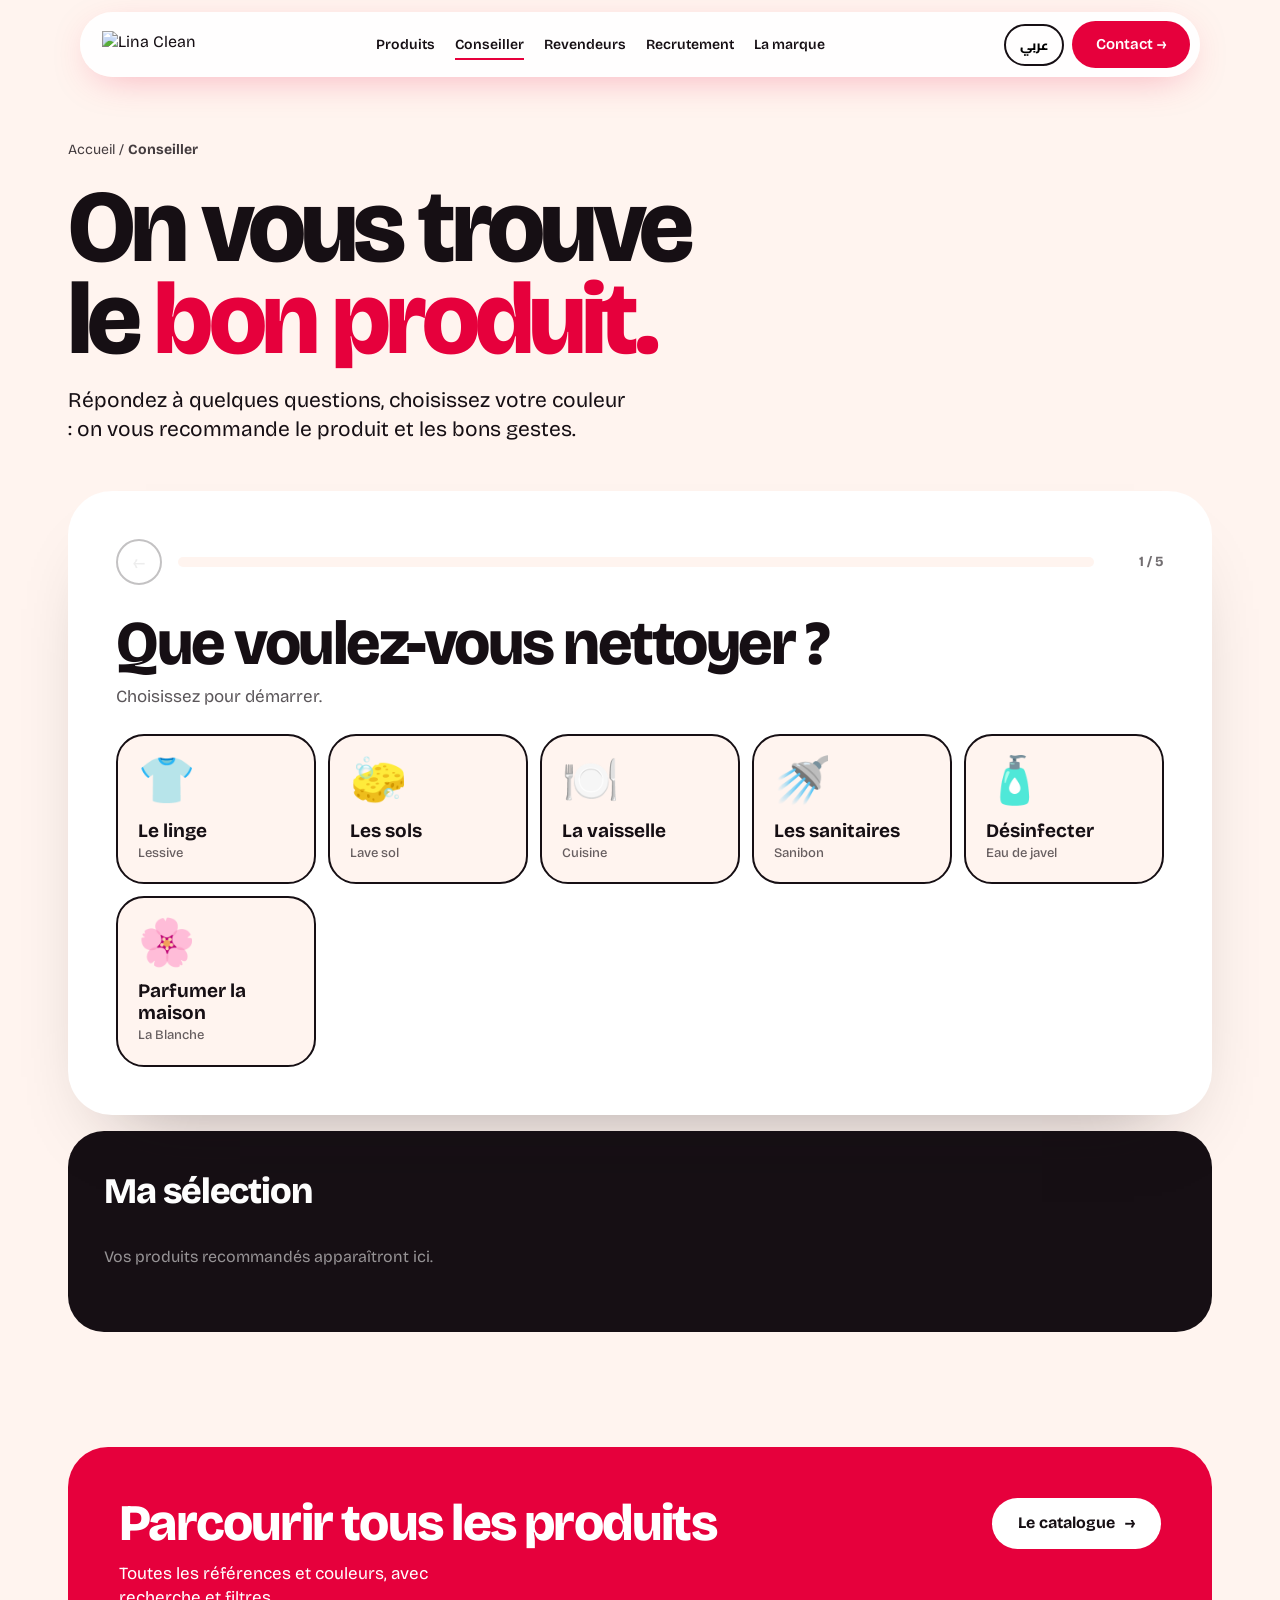
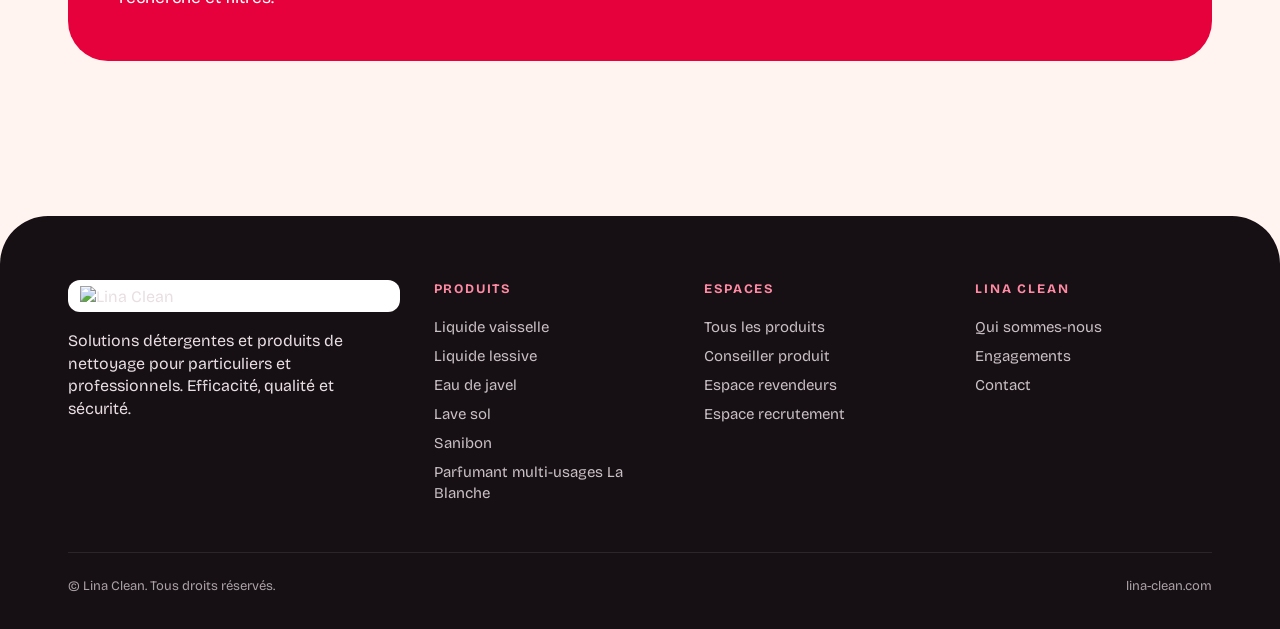
==== assistant.html @ 65a9e4ba "Conseiller interactif, catalogue, traduction arabe complète" ====
<!DOCTYPE html>
<html lang="fr"><head><meta charset="utf-8"><meta name="viewport" content="width=device-width, initial-scale=1, viewport-fit=cover"><link rel="preconnect" href="https://fonts.googleapis.com"><link rel="preconnect" href="https://fonts.gstatic.com" crossorigin><link href="https://fonts.googleapis.com/css2?family=Bricolage+Grotesque:opsz,wght@12..96,400;12..96,600;12..96,800&family=Cairo:wght@400;600;800;900&display=swap" rel="stylesheet"><link rel="stylesheet" href="style.css">
<title data-ar="المستشار — لينا كلين">Conseiller produit — Lina Clean</title>
<meta name="description" content="Répondez à quelques questions : le conseiller Lina Clean vous recommande le bon produit, la bonne couleur et les bons gestes.">
</head><body>
<div id="hdr"></div>
<main>
<section class="ahero"><div class="bubbles" data-n="14"></div><div class="wrap">
 <nav class="crumb"><a href="index.html" data-ar="الرئيسية">Accueil</a> / <b data-ar="المستشار">Conseiller</b></nav>
 <h1 data-ar="نختار لكم <em>المنتج المناسب.</em>">On vous trouve<br>le <em>bon produit.</em></h1>
 <p class="lead" data-ar="أجيبوا عن بضعة أسئلة، اختاروا لونكم، وسنقترح عليكم المنتج والنصائح المناسبة.">Répondez à quelques questions, choisissez votre couleur : on vous recommande le produit et les bons gestes.</p>
</div></section>

<section style="padding-top:20px"><div class="wrap">
 <div class="wiz" id="wiz">
  <div class="wtop"><button class="wback" id="wback" aria-label="Retour" disabled>←</button><div class="wbar"><i id="wbar"></i></div><div class="wcount" id="wcount"></div></div>
  <div id="stage"></div>
 </div>
 <div class="mysel rv" id="mysel"></div>
</div></section>

<section style="padding-top:0"><div class="wrap"><a class="esp red" href="produits.html" style="min-height:0;flex-direction:row;align-items:center;justify-content:space-between;gap:20px;flex-wrap:wrap"><div><h3 style="font-size:clamp(28px,4vw,52px)" data-ar="تصفّحوا كل المنتجات">Parcourir tous les produits</h3><p data-ar="كل المراجع والألوان مع البحث والتصفية.">Toutes les références et couleurs, avec recherche et filtres.</p></div><span class="lk" style="margin:0"><span data-ar="الكتالوج">Le catalogue</span> →</span></a></div></section>
</main>
<div id="ftr"></div>
<script src="data.js"></script><script src="app.js"></script>
<script>
const P=PRODUCTS;
const ARR=()=>L('→','←');
// ---------- flow ----------
const FLOW={
 start:{q:['Que voulez-vous nettoyer ?','ماذا تريدون تنظيفه؟'],sub:['Choisissez pour démarrer.','اختاروا للبدء.'],key:'goal',opts:[
  {v:'linge',em:'👕',t:['Le linge','الملابس'],s:['Lessive','غسيل'],next:'linge_type'},
  {v:'sols',em:'🧽',t:['Les sols','الأرضيات'],s:['Lave sol','منظّف الأرضيات'],next:'sol_type'},
  {v:'vaisselle',em:'🍽️',t:['La vaisselle','الأواني'],s:['Cuisine','مطبخ'],next:'vais_use'},
  {v:'sanitaires',em:'🚿',t:['Les sanitaires','الحمّام'],s:['Sanibon','سانيبون'],next:'sani_color'},
  {v:'desinfecter',em:'🧴',t:['Désinfecter','التعقيم'],s:['Eau de javel','ماء جافيل'],next:'javel_use'},
  {v:'parfumer',em:'🌸',t:['Parfumer la maison','تعطير البيت'],s:['La Blanche','لا بلانش'],next:'result'}]},
 linge_type:{q:['De quelle couleur est votre linge ?','ما لون ملابسكم؟'],sub:['Touchez la couleur qui correspond le mieux à votre panier.','اختاروا اللون الأقرب لسلّة غسيلكم.'],key:'linge',opts:[
  {v:'blancs',bg:'#ffffff',t:['Blancs','بيضاء'],next:'linge_mode'},
  {v:'couleurs',bg:'conic-gradient(#ff5d73,#ffd166,#4dd0e1,#a78bfa,#ff5d73)',t:['Couleurs','ملوّنة'],next:'linge_mode'},
  {v:'fonces',bg:'#1b1b2f',t:['Foncés','داكنة'],next:'linge_mode'},
  {v:'delicats',bg:'#f3d3e6',t:['Délicats','حسّاسة'],s:['Soie, laine…','حرير، صوف…'],next:'linge_mode'},
  {v:'mixte',bg:'linear-gradient(90deg,#fff 50%,#1b1b2f 50%)',t:['Un peu de tout','خليط'],next:'linge_mode'}],sw:true},
 linge_mode:{q:['Comment lavez-vous ?','كيف تغسلون؟'],key:'mode',opts:[
  {v:'machine',em:'🫧',t:['En machine','بالآلة'],next:'linge_soil'},
  {v:'main',em:'🖐️',t:['À la main','باليد'],next:'linge_soil'}]},
 linge_soil:{q:['Quel niveau de salissure ?','ما درجة الاتساخ؟'],key:'soil',opts:[
  {v:'leger',em:'💧',t:['Léger','خفيف'],s:['Linge du quotidien','ملابس يومية'],next:'result'},
  {v:'moyen',em:'💧💧',t:['Moyen','متوسط'],s:['Un peu porté','مستعمل قليلا'],next:'result'},
  {v:'fort',em:'💧💧💧',t:['Fort','شديد'],s:['Taches, travail','بقع، عمل'],next:'result'}]},
 sol_type:{q:['Quel type de sol ?','ما نوع الأرضية؟'],key:'sol',opts:[
  {v:'carrelage',em:'🔲',t:['Carrelage','بلاط'],next:'sol_color'},
  {v:'marbre',em:'🏛️',t:['Marbre / granito','رخام / غرانيتو'],next:'sol_color'},
  {v:'parquet',em:'🪵',t:['Parquet / stratifié','باركي / لامينات'],next:'sol_color'},
  {v:'autre',em:'🏠',t:['Autre','آخر'],next:'sol_color'}]},
 sol_color:{q:['Choisissez votre couleur','اختاروا لونكم'],sub:['Le flacon change de couleur en direct sur le résultat.','ستتغيّر ألوان القارورة مباشرة في النتيجة.'],key:'color',from:'lavesol',next:'result'},
 vais_use:{q:['Pour quel usage ?','لأي استعمال؟'],key:'use',opts:[
  {v:'maison',em:'🏠',t:['À la maison','في البيت'],next:'result'},
  {v:'pro',em:'🍴',t:['Restauration / pro','مطاعم / محترفون'],next:'result'}]},
 sani_color:{q:['Choisissez votre couleur','اختاروا لونكم'],sub:['Trois senteurs disponibles.','ثلاث روائح متوفرة.'],key:'color',from:'sanibon',next:'result'},
 javel_use:{q:['Que voulez-vous désinfecter ?','ماذا تريدون تعقيمه؟'],key:'jv',opts:[
  {v:'surfaces',em:'🧹',t:['Surfaces & sols','الأسطح والأرضيات'],next:'result'},
  {v:'sanitaires',em:'🚽',t:['Sanitaires','الحمّامات'],next:'result'},
  {v:'cuisine',em:'🍳',t:['Cuisine & plans de travail','المطبخ وأسطح العمل'],next:'result'}]}
};
const TOT={linge:5,sols:4,vaisselle:3,sanitaires:3,desinfecter:3,parfumer:2};
const REL={linge:['blanche','lavesol'],sols:['blanche','sanibon'],vaisselle:['lessive','javel'],sanitaires:['javel','lavesol'],desinfecter:['sanibon','lavesol'],parfumer:['lavesol','lessive']};
const LG={blancs:['Blancs','بيضاء'],couleurs:['Couleurs','ملوّنة'],fonces:['Foncés','داكنة'],delicats:['Délicats','حسّاسة'],mixte:['Mixte','خليط']};
const SW={blancs:'#ffffff',couleurs:'conic-gradient(#ff5d73,#ffd166,#4dd0e1,#a78bfa,#ff5d73)',fonces:'#1b1b2f',delicats:'#f3d3e6',mixte:'linear-gradient(90deg,#fff 50%,#1b1b2f 50%)'};
let cur='start',path=[],ans={},sel=[];
try{sel=JSON.parse(localStorage.getItem('lc_sel')||'[]')}catch(e){}
const stage=document.getElementById('stage');
const T2=a=>L(a[0],a[1]);

function tips(){
 const g=ans.goal,t=[];
 if(g==='linge'){
  ({blancs:[['Lavez les blancs séparément des couleurs.','اغسلوا الأبيض بمعزل عن الملوّن.']],
    couleurs:[['Séparez les couleurs vives et évitez les hautes températures pour préserver l\'éclat.','افصلوا الألوان الزاهية وتجنّبوا الحرارة العالية للحفاظ على بريقها.']],
    fonces:[['Retournez les vêtements foncés avant lavage pour préserver la couleur.','اقلبوا الملابس الداكنة قبل الغسيل للحفاظ على لونها.']],
    delicats:[['Choisissez un cycle délicat à basse température et vérifiez l\'étiquette d\'entretien.','اختاروا برنامجا لطيفا بحرارة منخفضة وراجعوا ملصقة العناية.']],
    mixte:[['Triez votre linge par couleur pour de meilleurs résultats.','رتّبوا الغسيل حسب اللون لنتيجة أفضل.']]})[ans.linge].forEach(x=>t.push(x));
  if(ans.mode==='machine')t.push(['Versez la lessive dans le bac ou le tambour, en respectant la dose indiquée sur l\'emballage.','صبّوا المنظّف في الحجرة أو الحوض مع احترام الجرعة المدوّنة على العبوة.']);
  else t.push(['À la main : diluez la lessive dans l\'eau avant d\'y plonger le linge, puis rincez bien.','باليد: خفّفوا المنظّف في الماء قبل غمر الملابس ثم اشطفوا جيدا.']);
  if(ans.soil==='fort')t.push(['Linge très sale : ajustez la dose selon l\'emballage et n\'hésitez pas à laisser tremper.','ملابس شديدة الاتساخ: عدّلوا الجرعة حسب العبوة ولا مانع من النقع.']);
  if(ans.soil==='leger')t.push(['Linge peu sale : une dose modérée suffit, rincez à l\'eau claire.','ملابس قليلة الاتساخ: جرعة معتدلة تكفي مع شطف بالماء.']);
 }
 if(g==='sols'){
  t.push(['Diluez une dose dans un seau d\'eau, puis lavez avec une serpillière.','خفّفوا جرعة في دلو ماء ثم امسحوا بالممسحة.']);
  if(ans.sol==='marbre'||ans.sol==='autre')t.push(['Sur les revêtements délicats, testez d\'abord sur une zone discrète.','على الأرضيات الحسّاسة جرّبوه أولا على مكان غير ظاهر.']);
  if(ans.sol==='parquet')t.push(['Sur parquet ou stratifié, utilisez une serpillière bien essorée, sans excès d\'eau, et testez sur une zone discrète.','على الباركي أو اللامينات استعملوا ممسحة معصورة جيدا دون إفراط في الماء وجرّبوه أولا على مكان غير ظاهر.']);
  if(ans.sol==='carrelage')t.push(['Sur carrelage, laissez sécher à l\'air, un rinçage n\'est généralement pas nécessaire.','على البلاط اتركوه يجفّ في الهواء ولا حاجة للشطف غالبا.']);
 }
 if(g==='vaisselle'){t.push(['Une petite quantité sur une éponge humide suffit, puis rincez abondamment.','كمية صغيرة على إسفنجة مبلّلة تكفي ثم اشطفوا جيدا.']);
  if(ans.use==='pro')t.push(['Pour un usage professionnel, contactez-nous : nous vous orienterons vers les formats adaptés.','للاستعمال المهني تواصلوا معنا وسنوجّهكم نحو العبوات المناسبة.']);}
 if(g==='sanitaires'){t.push(['Appliquez, laissez agir quelques minutes, frottez puis rincez.','ضعوه واتركوه دقائق ثم افركوا واشطفوا.']);
  t.push(['Portez des gants, aérez, et ne mélangez jamais avec de l\'eau de javel.','ارتدوا القفازات وهوّوا المكان ولا تخلطوه أبدا بماء جافيل.']);}
 if(g==='desinfecter'){t.push(['Diluez dans l\'eau, laissez agir quelques minutes, puis rincez abondamment.','خفّفوه بالماء واتركوه دقائق ثم اشطفوا جيدا.']);
  t.push(['Ne jamais mélanger avec un autre produit (détartrant, acide, ammoniaque).','لا تخلطوه أبدا بمنتج آخر (مزيل الكلس، حمض، أمونياك).']);
  if(ans.jv==='cuisine')t.push(['Rincez soigneusement les surfaces en contact avec les aliments.','اشطفوا جيدا الأسطح التي تلامس الطعام.']);
  if(ans.jv==='surfaces')t.push(['Aérez la pièce et portez des gants.','هوّوا المكان وارتدوا القفازات.']);}
 if(g==='parfumer'){t.push(['Utilisez selon les indications de l\'emballage, puis aérez pour profiter de la senteur.','استعملوه حسب إرشادات العبوة ثم هوّوا المكان لتستمتعوا بالرائحة.']);}
 return t;
}
function resolve(){
 const g=ans.goal;const slug={linge:'lessive',sols:'lavesol',vaisselle:'vaisselle',sanitaires:'sanibon',desinfecter:'javel',parfumer:'blanche'}[g];
 const p=P[slug];let vi=(g==='sols'||g==='sanitaires')?(ans.color||0):null;
 const why=[];
 if(g==='linge'){why.push({t:LG[ans.linge],sw:SW[ans.linge]});why.push({t:ans.mode==='machine'?['En machine','بالآلة']:['À la main','باليد']});why.push({t:{leger:['Salissure légère','اتساخ خفيف'],moyen:['Salissure moyenne','اتساخ متوسط'],fort:['Salissure forte','اتساخ شديد']}[ans.soil]});}
 if(g==='sols'){why.push({t:{carrelage:['Carrelage','بلاط'],marbre:['Marbre / granito','رخام / غرانيتو'],parquet:['Parquet / stratifié','باركي / لامينات'],autre:['Autre sol','أرضية أخرى']}[ans.sol]});}
 if(g==='vaisselle')why.push({t:ans.use==='pro'?['Usage pro','استعمال مهني']:['Usage maison','استعمال منزلي']});
 if(g==='desinfecter')why.push({t:{surfaces:['Surfaces & sols','أسطح وأرضيات'],sanitaires:['Sanitaires','حمّامات'],cuisine:['Cuisine','مطبخ']}[ans.jv]});
 if(g==='sanitaires')why.push({t:['Sanitaires','حمّامات']});
 if(g==='parfumer')why.push({t:['Senteur fleurs blanches','رائحة الزهور البيضاء']});
 if(vi!==null){const v=p.variants[vi];why.push({t:[v.n,v.nAr],sw:v.c})}
 return{slug,p,vi,why,tips:tips()};
}
// ---------- render ----------
function bar(){const tot=TOT[ans.goal]||5;const n=path.length+1;
 document.getElementById('wbar').style.width=(cur==='result'?100:Math.round(path.length/tot*100))+'%';
 document.getElementById('wcount').textContent=cur==='result'?'✓':n+' / '+tot;
 document.getElementById('wback').disabled=!path.length}
function render(){
 bar();
 if(cur==='result')return renderResult();
 const s=FLOW[cur];let opts;
 if(s.from){opts=P[s.from].variants.map((v,i)=>({v:i,bg:v.c,t:[v.n,v.nAr],next:s.next}));}
 else opts=s.opts;
 const sw=s.sw||s.from;
 stage.innerHTML='<div class="slide-in"><h2 class="wq">'+T2(s.q)+'</h2>'+(s.sub?'<p class="wsub">'+T2(s.sub)+'</p>':'<p class="wsub"></p>')+'<div class="opts">'+opts.map((o,i)=>'<button class="opt'+(sw?' sw':'')+'" data-i="'+i+'">'+(sw?'<span class="dot" style="background:'+o.bg+'"></span>':'<span class="em">'+o.em+'</span>')+'<span>'+T2(o.t)+(o.s?'<small>'+T2(o.s)+'</small>':'')+'</span></button>').join('')+'</div></div>';
 stage.querySelectorAll('.opt').forEach(b=>b.onclick=()=>{const o=opts[+b.dataset.i];ans[s.key]=o.v;path.push(cur);cur=o.next;render();wizTop()});
}
function wizTop(){const r=document.getElementById('wiz').getBoundingClientRect();if(r.top<0)scrollTo({top:scrollY+r.top-90,behavior:'smooth'})}
function renderResult(){
 const r=resolve();const p=r.p;let vi=r.vi;
 const col=()=>vi!==null?p.variants[vi].c:p.liq;
 const bg=()=>vi!==null?p.variants[vi].bg:p.bg;
 const inSel=()=>sel.some(x=>x.s===p.slug&&x.v===vi);
 stage.innerHTML='<div class="slide-in res"><div class="rstage" id="rstage" style="--rbg:'+bg()+'"><div class="bubbles" data-n="10"></div>'+bottle(col())+'<img class="rthumb" src="'+p.img+'" alt=""><span class="rmatch">🎯 '+L('Le bon choix','الاختيار المناسب')+'</span></div>'+
 '<div class="rinfo"><span class="rtag">'+L('Notre recommandation','توصيتنا')+'</span><h3>'+L(p.name,p.ar)+'</h3><p class="rs">'+L(p.short,p.shortAr)+'</p>'+
 '<div class="why">'+r.why.map(w=>'<span>'+(w.sw?'<i class="sd" style="background:'+w.sw+'"></i>':IC.check)+T2(w.t)+'</span>').join('')+'</div>'+
 (p.variants?'<div class="rvar"><small>'+L('Changer de couleur','غيّروا اللون')+'</small><div class="chips" id="rv">'+p.variants.map((v,i)=>'<button class="chip'+(i===vi?' on':'')+'" data-i="'+i+'" style="--c:'+v.c+'"><i></i>'+L(v.n,v.nAr)+'</button>').join('')+'</div></div>':'')+
 '<ul class="rtips">'+r.tips.map(x=>'<li>'+IC.check+'<span>'+T2(x)+'</span></li>').join('')+'</ul>'+
 '<p class="rnote">'+L('Conseils généraux : suivez toujours l\'étiquette d\'entretien et la notice du produit.','نصائح عامة: اتبعوا دائما ملصقة العناية وإرشادات المنتج.')+'</p>'+
 '<div class="racts"><a class="pill" href="produit.html?p='+p.slug+(vi!==null?'&v='+vi:'')+'">'+IC.doc+' '+L('Fiche technique détaillée','الفيش التقني المفصّل')+'</a><button class="pill dark" id="add">'+(inSel()?'✓ '+L('Ajouté','تمت الإضافة'):'＋ '+L('Ajouter à ma sélection','أضيفوه إلى اختياري'))+'</button><button class="pill ghost" id="again">↺ '+L('Recommencer','ابدؤوا من جديد')+'</button></div></div></div>'+
 '<h3 style="font-size:clamp(24px,3vw,34px);letter-spacing:-.03em;margin-top:34px">'+L('Pour compléter votre routine','لتكملوا روتينكم')+'</h3><div class="related">'+REL[ans.goal].map(k=>'<a style="--bg:'+P[k].bg+'" href="produit.html?p='+k+'"><img src="'+P[k].img+'" alt=""><div><b>'+L(P[k].name,P[k].ar)+'</b><small>'+L('Voir la fiche','الفيش')+' '+ARR()+'</small></div></a>').join('')+'</div>';
 App.refresh();
 if(p.variants)stage.querySelectorAll('#rv button').forEach(b=>b.onclick=()=>{vi=+b.dataset.i;ans.color=vi;
  stage.querySelectorAll('#rv button').forEach(x=>x.classList.remove('on'));b.classList.add('on');
  const st=document.getElementById('rstage');st.style.setProperty('--rbg',bg());st.querySelector('svg.bt').style.setProperty('--liq',col());
  stage.querySelectorAll('.why .sd').forEach(d=>{if(d.closest('span')===[...stage.querySelectorAll('.why span')].pop())d.style.background=col()});
  document.getElementById('add').textContent=inSel()?'✓ '+L('Ajouté','تمت الإضافة'):'＋ '+L('Ajouter à ma sélection','أضيفوه إلى اختياري')});
 document.getElementById('add').onclick=function(){if(!inSel()){sel.push({s:p.slug,v:vi});save()}this.textContent='✓ '+L('Ajouté','تمت الإضافة');renderSel()};
 document.getElementById('again').onclick=()=>{cur='start';path=[];ans={};render();wizTop()};
}
document.getElementById('wback').onclick=()=>{if(!path.length)return;cur=path.pop();
 const s=FLOW[cur];if(s&&s.key)delete ans[s.key];render()};
// ---------- ma sélection ----------
function save(){try{localStorage.setItem('lc_sel',JSON.stringify(sel))}catch(e){}}
function selName(x){const p=P[x.s];return L(p.name,p.ar)+(x.v!==null&&p.variants?' — '+L(p.variants[x.v].n,p.variants[x.v].nAr):'')}
function renderSel(){
 const el=document.getElementById('mysel');
 el.innerHTML='<h3>'+L('Ma sélection','اختياري')+'</h3><ul>'+(sel.length?sel.map((x,i)=>'<li><i class="sd" style="background:'+(x.v!==null&&P[x.s].variants?P[x.s].variants[x.v].c:P[x.s].liq)+'"></i><span>'+selName(x)+'</span><button data-i="'+i+'" aria-label="x">✕</button></li>').join(''):'<li class="empty">'+L('Vos produits recommandés apparaîtront ici.','ستظهر هنا المنتجات المقترحة لكم.')+'</li>')+'</ul>'+
 (sel.length?'<div class="acts"><a class="pill" href="index.html?sel='+sel.map(x=>x.s+(x.v!==null?':'+x.v:'')).join(',')+'#contact">'+L('Demander un tarif','اطلبوا السعر')+' '+ARR()+'</a><button class="pill white" id="cps">'+L('Copier la liste','انسخوا القائمة')+'</button></div>':'');
 el.querySelectorAll('li button').forEach(b=>b.onclick=()=>{sel.splice(+b.dataset.i,1);save();renderSel()});
 const c=document.getElementById('cps');if(c)c.onclick=function(){try{navigator.clipboard.writeText(sel.map(selName).join('\n'))}catch(e){}this.textContent=L('Copié ✓','تم النسخ ✓')};
}
document.addEventListener('langchange',()=>{render();renderSel()});
render();renderSel();App.refresh();
</script></body></html>
---- style.css ----
:root{--cream:#fff4ef;--red:#e6003c;--ink:#160f14;--pink:#ffd3de;--mint:#d4f0e2;--sun:#ffe27a;--peach:#ffc9b8;--lav:#d7dcff;--f:'Bricolage Grotesque',system-ui,sans-serif}
*{box-sizing:border-box;margin:0;padding:0}
html{scroll-behavior:smooth;overflow-x:clip}
body{font-family:var(--f);background:var(--cream);color:var(--ink);overflow-x:clip;-webkit-font-smoothing:antialiased;line-height:1.4}
html[lang=ar] body{font-family:'Cairo',var(--f)}
img{max-width:100%;display:block}a{color:inherit;text-decoration:none}button,input,select,textarea{font-family:inherit}
.wrap{max-width:1240px;margin:0 auto;padding-inline:clamp(18px,4vw,48px)}
section{padding-block:clamp(60px,9vw,116px)}
h1,h2,h3{font-weight:800}
h2{font-size:clamp(36px,6vw,88px);line-height:.95;letter-spacing:-.04em}
html[lang=ar] h1,html[lang=ar] h2,html[lang=ar] h3{letter-spacing:0;line-height:1.2}
h2 em{font-style:normal;color:var(--red)}
.ar{font-family:'Cairo',sans-serif;font-weight:900;direction:rtl;color:var(--red);line-height:1.3;font-size:clamp(26px,3.4vw,46px)}
.pill{display:inline-flex;align-items:center;gap:8px;background:var(--red);color:#fff;padding:13px 24px;border-radius:999px;font-weight:600;font-size:15px;transition:.3s;border:0;cursor:pointer;white-space:nowrap}
.pill:hover{transform:translateY(-2px);background:var(--ink)}
.pill.ghost{background:transparent;color:var(--ink);border:2px solid var(--ink)}
.pill.ghost:hover{background:var(--ink);color:#fff}
.pill.dark{background:var(--ink)}.pill.dark:hover{background:var(--red)}
.pill.white{background:#fff;color:var(--ink)}.pill.white:hover{background:var(--ink);color:#fff}
.tag{align-self:flex-start;display:inline-block;background:rgba(255,255,255,.85);border-radius:999px;padding:5px 13px;font-size:12px;font-weight:600}
svg.i{width:1em;height:1em;flex:none}

/* progress + totop */
.prog{position:fixed;top:0;left:0;height:3px;background:var(--red);width:0;z-index:100;transition:width .1s}
.totop{position:fixed;bottom:18px;inset-inline-end:18px;width:48px;height:48px;border-radius:50%;background:var(--ink);color:#fff;border:0;font-size:20px;cursor:pointer;z-index:50;opacity:0;pointer-events:none;transition:.3s;box-shadow:0 10px 30px -10px rgba(0,0,0,.5)}
.totop.show{opacity:1;pointer-events:auto}.totop:hover{background:var(--red)}

/* header */
header.top{position:fixed;top:12px;left:50%;transform:translateX(-50%);z-index:60;width:min(1120px,calc(100% - 24px));display:flex;align-items:center;justify-content:space-between;gap:12px;padding:9px 10px 9px 22px;background:rgba(255,255,255,.9);backdrop-filter:blur(14px);-webkit-backdrop-filter:blur(14px);border-radius:999px;box-shadow:0 10px 40px -14px rgba(230,0,60,.35)}
html[dir=rtl] header.top{padding:9px 22px 9px 10px}
header.top .logo img{height:28px}
header.top nav{display:flex;gap:20px;font-size:14px;font-weight:600}
header.top nav a{position:relative;padding:4px 0}
header.top nav a::after{content:"";position:absolute;left:0;right:0;bottom:-2px;height:2px;background:var(--red);transform:scaleX(0);transition:.3s;transform-origin:left}
header.top nav a:hover::after,header.top nav a.act::after{transform:scaleX(1)}
.hr{display:flex;align-items:center;gap:8px}
.lang{background:transparent;border:2px solid var(--ink);border-radius:999px;padding:7px 14px;font-weight:800;font-size:13px;cursor:pointer;font-family:'Cairo',sans-serif}
.lang:hover{background:var(--ink);color:#fff}
.burger{display:none;width:42px;height:42px;border-radius:50%;border:0;background:var(--ink);color:#fff;font-size:18px;cursor:pointer}
.menu{position:fixed;inset:0;z-index:55;background:var(--ink);color:#fff;display:none;flex-direction:column;justify-content:center;gap:8px;padding:0 32px}
.menu.open{display:flex}
.menu a{font-size:clamp(36px,10vw,60px);font-weight:800;letter-spacing:-.03em}
.menu a:hover{color:var(--red)}

/* bubbles */
.bubbles{position:absolute;inset:0;overflow:hidden;pointer-events:none;z-index:0}
.bub{position:absolute;bottom:-140px;border-radius:50%;background:radial-gradient(circle at 30% 28%,#fff 0,rgba(255,255,255,.6) 16%,rgba(255,255,255,.1) 46%,rgba(230,0,60,.12) 100%);border:1.5px solid rgba(230,0,60,.2);box-shadow:inset 0 0 14px rgba(255,255,255,.8),0 8px 22px -10px rgba(230,0,60,.4);animation:rise linear infinite}
@keyframes rise{0%{transform:translate(0,0) scale(.8);opacity:0}10%{opacity:1}50%{transform:translate(30px,-55vh) scale(1)}100%{transform:translate(-24px,-120vh) scale(1.08);opacity:0}}

/* hero */
.hero-s{position:relative;padding-top:118px}
.hero{position:relative;z-index:1}
.hero h1{font-size:clamp(54px,12.5vw,190px);line-height:.86;letter-spacing:-.045em}
.hero h1 span{color:var(--red)}
.hero h1 .o{display:inline-block;width:.66em;height:.66em;border-radius:50%;background:var(--pink);vertical-align:-.02em;margin:0 .03em}
html[lang=ar] .hero h1{font-size:clamp(46px,9vw,130px);line-height:1.15}
.hrow{display:flex;justify-content:space-between;align-items:flex-end;gap:28px;margin-top:34px;flex-wrap:wrap}
.hrow p{max-width:400px;font-size:19px}
.trio{display:grid;grid-template-columns:1fr 1.15fr 1fr;gap:14px;margin-top:48px;align-items:end}
.trio figure{border-radius:28px;overflow:hidden;background:#fff;aspect-ratio:3/4;box-shadow:0 30px 50px -30px rgba(22,15,20,.35)}
.trio figure:nth-child(2){aspect-ratio:3/4.4}
.trio img{width:100%;height:100%;object-fit:cover;transition:transform 1s}
.trio figure:hover img{transform:scale(1.06)}

/* bands */
.bands{overflow:hidden;padding:34px 0;margin-top:-20px;position:relative;z-index:2}
.bands .in{margin:0 -6%;transform:rotate(-1.6deg)}
.band{overflow:hidden;white-space:nowrap;padding:14px 0;background:var(--red);color:#fff}
.band.dark{background:var(--ink)}
.band div{display:inline-block;font-weight:800;letter-spacing:-.02em;font-size:clamp(24px,3.6vw,44px);animation:mq 30s linear infinite}
.band.dark div{animation-direction:reverse;font-family:'Cairo',sans-serif;font-weight:900;letter-spacing:0;animation-duration:38s}
.band span{margin:0 24px;opacity:.5}
@keyframes mq{to{transform:translateX(-50%)}}

/* gamme */
.head{display:flex;justify-content:space-between;align-items:flex-end;gap:24px;flex-wrap:wrap}
.head p{max-width:340px;font-size:17px}
.grid{display:grid;grid-template-columns:repeat(6,1fr);gap:16px;margin-top:48px}
.tile{grid-column:span 2;background:var(--bg);border-radius:30px;padding:14px 14px 26px;display:flex;flex-direction:column;transition:transform .5s cubic-bezier(.2,.8,.2,1),box-shadow .5s}
.tile:nth-child(-n+2){grid-column:span 3}
.tile:hover{transform:translateY(-8px);box-shadow:0 30px 40px -28px rgba(22,15,20,.45)}
.tile .ph{position:relative;border-radius:20px;overflow:hidden;aspect-ratio:4/3;background:#fff}
.tile:nth-child(-n+2) .ph{aspect-ratio:16/10}
.tile .ph img{width:100%;height:100%;object-fit:cover;transition:transform .8s}
.tile:hover .ph img{transform:scale(1.07)}
.tile .meta{padding:20px 12px 0;display:flex;flex-direction:column;gap:8px;flex:1}
.tile h3{font-size:clamp(28px,3vw,40px);letter-spacing:-.03em;line-height:1}
.tile p{font-size:15px;max-width:300px}
.go{margin-top:auto;padding-top:14px;font-weight:700;font-size:14px;display:flex;align-items:center;gap:8px}
.go::after{content:"→";transition:.3s}
.tile:hover .go::after{transform:translateX(6px)}
html[dir=rtl] .go::after{content:"←"}
.fbadge{position:absolute;top:12px;inset-inline-end:12px;z-index:3;display:flex;align-items:center;gap:8px;background:var(--red);color:#fff;border-radius:999px;padding:6px 14px 6px 6px;font-size:12px;font-weight:700;box-shadow:0 10px 24px -8px rgba(230,0,60,.75);transition:.3s}
html[dir=rtl] .fbadge{padding:6px 6px 6px 14px}
.fbadge .ic{width:30px;height:30px;border-radius:50%;background:#fff;color:var(--red);display:grid;place-items:center;position:relative;font-size:16px}
.fbadge .ic::after{content:"";position:absolute;inset:-4px;border-radius:50%;border:2px solid #fff;animation:pulse 1.8s infinite}
@keyframes pulse{0%{transform:scale(.8);opacity:.9}100%{transform:scale(1.7);opacity:0}}
.tile:hover .fbadge{background:var(--ink)}
.tile.new{grid-column:span 6;background:var(--ink);color:#fff;flex-direction:row;align-items:center;justify-content:space-between;gap:30px;flex-wrap:wrap;padding:clamp(28px,4vw,56px);position:relative}
.tile.new .badge{background:var(--red);border-radius:999px;padding:7px 16px;font-size:13px;font-weight:600;display:inline-block;margin-bottom:16px}
.tile.new h3{max-width:560px;font-size:clamp(30px,4vw,56px)}
.tile.new .ar{color:#fff;font-size:clamp(30px,5vw,68px)}.tile.new .ar b{color:var(--red)}
.tile.new .fbadge{top:auto;bottom:18px}

/* conseiller */
.conseil{background:var(--sun);border-radius:48px;margin-inline:clamp(10px,2vw,24px)}
.qchips{display:flex;flex-wrap:wrap;gap:10px;margin-top:34px}
.qchips button{border:2px solid var(--ink);background:transparent;border-radius:999px;padding:13px 22px;font-size:17px;font-weight:700;cursor:pointer;transition:.25s;display:inline-flex;align-items:center;gap:10px}
.qchips button:hover{transform:translateY(-3px)}
.qchips button.on{background:var(--ink);color:#fff}
.qres{margin-top:30px;min-height:220px}
.qcard{display:grid;grid-template-columns:240px 1fr;gap:26px;align-items:center;background:#fff;border-radius:30px;padding:16px;animation:pop .5s cubic-bezier(.2,.8,.2,1)}
.qcard img{width:100%;aspect-ratio:1;object-fit:cover;border-radius:22px}
.qcard h3{font-size:clamp(28px,3.4vw,46px);letter-spacing:-.03em;line-height:1;margin:10px 0}
.qcard p{max-width:440px;margin-bottom:18px}
@keyframes pop{from{opacity:0;transform:translateY(20px) scale(.97)}to{opacity:1;transform:none}}

/* parfums */
.perf{background:#fff;border-radius:48px;margin-inline:clamp(10px,2vw,24px);margin-top:clamp(40px,6vw,80px)}
.pcards{display:grid;grid-template-columns:1fr 1fr;gap:16px;margin-top:44px}
.pc{border:2px solid var(--ink);border-radius:30px;padding:30px}
.pc h3{font-size:clamp(28px,3vw,40px);letter-spacing:-.03em}
.pc p{margin-top:6px;font-size:15px}
.chips{display:flex;flex-wrap:wrap;gap:10px;margin-top:22px}
.chip{display:inline-flex;align-items:center;gap:10px;border:2px solid var(--ink);border-radius:999px;padding:9px 18px 9px 10px;font-weight:600;font-size:15px;background:transparent;cursor:default}
html[dir=rtl] .chip{padding:9px 10px 9px 18px}
.chip i{width:22px;height:22px;border-radius:50%;background:var(--c);border:1.5px solid rgba(22,15,20,.25)}
button.chip{cursor:pointer;transition:.25s}button.chip:hover{transform:translateY(-3px)}button.chip.on{background:var(--ink);color:#fff}
.dots{display:flex;gap:10px;margin-top:22px}
.dots i{width:clamp(34px,6vw,54px);height:clamp(34px,6vw,54px);border-radius:50%;background:var(--c);border:1.5px solid rgba(22,15,20,.2);transition:.3s}
.dots i:hover{transform:translateY(-6px)}

/* marque */
.about{background:var(--ink);color:#fff;border-radius:48px 48px 0 0;margin-top:clamp(40px,6vw,80px)}
.about .g{display:grid;grid-template-columns:1.1fr .9fr;gap:clamp(30px,5vw,70px);align-items:center}
.about p{font-size:20px;line-height:1.5;color:#e3d9de;margin-top:28px;max-width:520px}
.achips{display:flex;flex-wrap:wrap;gap:10px;margin-top:28px}
.achips span{border:1.5px solid #ffffff44;border-radius:999px;padding:10px 18px;font-size:14px;font-weight:600}
.pic{border-radius:36px;overflow:hidden;aspect-ratio:4/5}
.pic img{width:100%;height:100%;object-fit:cover;transition:transform 1.2s}
.pic:hover img{transform:scale(1.06)}

/* espaces */
.duo{display:grid;grid-template-columns:1fr 1fr;gap:16px;margin-top:48px}
.esp{position:relative;overflow:hidden;border-radius:40px;padding:clamp(28px,4vw,52px);min-height:400px;display:flex;flex-direction:column;justify-content:space-between;transition:transform .5s cubic-bezier(.2,.8,.2,1)}
.esp:hover{transform:translateY(-8px) rotate(-.5deg)}
.esp.red{background:var(--red);color:#fff}.esp.ink{background:var(--ink);color:#fff}
.esp .big{position:absolute;inset-inline-end:-30px;bottom:-40px;font-size:clamp(200px,26vw,340px);opacity:.14;transition:.6s;line-height:1}
.esp:hover .big{transform:rotate(-8deg) scale(1.1);opacity:.22}
.esp h3{font-size:clamp(34px,4.6vw,64px);letter-spacing:-.035em;line-height:.98;position:relative}
.esp p{max-width:360px;margin-top:14px;font-size:17px;position:relative}
.esp .tagx{align-self:flex-start;background:rgba(255,255,255,.18);border:1.5px solid rgba(255,255,255,.4);border-radius:999px;padding:6px 14px;font-size:13px;font-weight:600;position:relative}
.esp .lk{position:relative;display:inline-flex;align-items:center;gap:10px;background:#fff;color:var(--ink);border-radius:999px;padding:14px 26px;font-weight:700;align-self:flex-start;margin-top:26px;transition:.3s}
.esp:hover .lk{gap:18px}
.esp.ink .lk{background:var(--red);color:#fff}

/* piliers */
.pillars{display:grid;grid-template-columns:repeat(3,1fr);gap:16px;margin-top:48px}
.pl{border:2px solid var(--ink);border-radius:30px;padding:30px;transition:.4s}
.pl:hover{background:var(--red);color:#fff;border-color:var(--red);transform:translateY(-6px)}
.pl i{font-style:normal;font-size:60px;font-weight:800;letter-spacing:-.05em;line-height:1;color:var(--red);transition:.4s;display:block}
.pl:hover i{color:#fff}
.pl h3{font-size:28px;margin:22px 0 8px;letter-spacing:-.02em}
.pl p{font-size:16px}

/* contact */
.cta{background:var(--red);color:#fff;border-radius:48px;margin:0 clamp(10px,2vw,24px) 24px;padding:clamp(44px,7vw,100px) clamp(22px,5vw,80px)}
.cta h2 span{color:var(--ink)}
.cta .sub{margin-top:20px;font-size:19px;max-width:520px}
form.f{display:grid;grid-template-columns:1fr 1fr;gap:12px;margin-top:40px;max-width:840px}
form.f input,form.f textarea,form.f select{padding:17px 22px;border-radius:20px;border:2px solid transparent;font-size:16px;background:#fff;color:var(--ink);outline:none;width:100%;transition:.25s}
form.f input:focus,form.f textarea:focus,form.f select:focus{border-color:var(--ink)}
form.f .full{grid-column:span 2}
form.f textarea{min-height:120px;resize:vertical}
.cta form.f .pill{background:var(--ink);padding:16px 32px;font-size:16px;justify-self:start}
.cta form.f .pill:hover{background:#fff;color:var(--red)}
.ok{display:none;text-align:center;padding:40px 10px}
.ok.show{display:block;animation:pop .5s}
.ok svg{width:84px;height:84px}
.ok circle{stroke-dasharray:180;stroke-dashoffset:180;animation:dr .8s .1s forwards}
.ok path{stroke-dasharray:50;stroke-dashoffset:50;animation:dr .5s .7s forwards}
@keyframes dr{to{stroke-dashoffset:0}}
.ok h3{font-size:34px;margin-top:14px;letter-spacing:-.03em}

/* footer */
footer.ftr{background:var(--ink);color:#e9dfe3;border-radius:48px 48px 0 0;padding:64px 0 34px;margin-top:40px}
footer.ftr .cols{display:grid;grid-template-columns:1.4fr 1fr 1fr 1fr;gap:34px}
footer.ftr img.lg{height:32px;background:#fff;padding:6px 12px;border-radius:12px;margin-bottom:18px}
footer.ftr h4{font-size:13px;letter-spacing:.14em;text-transform:uppercase;color:#ff8aa3;margin-bottom:14px}
footer.ftr a{display:block;padding:4px 0;font-size:15px;opacity:.85;transition:.2s}
footer.ftr a:hover{opacity:1;color:#fff;transform:translateX(4px)}
footer.ftr .bot{margin-top:44px;padding-top:24px;border-top:1px solid #ffffff22;display:flex;justify-content:space-between;flex-wrap:wrap;gap:10px;font-size:13px;opacity:.7}

/* sub pages */
.phero{position:relative;padding:150px 0 clamp(50px,7vw,90px);overflow:hidden}
.phero .wrap{position:relative;z-index:1}
.phero h1{font-size:clamp(44px,9vw,132px);line-height:.9;letter-spacing:-.045em;max-width:1000px}
.phero h1 em{font-style:normal;color:var(--red)}
.phero .lead{font-size:clamp(17px,2vw,22px);max-width:560px;margin-top:26px}
.phero .ar{margin-top:22px}
.phero .acts{display:flex;gap:12px;flex-wrap:wrap;margin-top:34px}
.phero.ink{background:var(--ink);color:#fff}.phero.ink h1 em{color:var(--red)}
.phero.ink .bub{border-color:rgba(255,255,255,.25);background:radial-gradient(circle at 30% 28%,rgba(255,255,255,.8) 0,rgba(255,255,255,.2) 16%,rgba(255,255,255,.03) 46%,rgba(230,0,60,.25) 100%)}
.phero.pinkbg{background:var(--pink)}
.phero .crumb,.crumb{font-size:14px;margin-bottom:22px;opacity:.8}
.crumb a:hover{color:var(--red)}
.cards4{display:grid;grid-template-columns:repeat(4,1fr);gap:14px;margin-top:44px}
.cards3{display:grid;grid-template-columns:repeat(3,1fr);gap:14px;margin-top:44px}
.cc{border-radius:28px;padding:26px;background:var(--bg,#fff);transition:.4s;display:flex;flex-direction:column;gap:12px}
.cc:hover{transform:translateY(-8px) rotate(-.6deg)}
.cc .ico{width:54px;height:54px;border-radius:18px;background:var(--ink);color:#fff;display:grid;place-items:center;font-size:26px}
.cc h3{font-size:24px;letter-spacing:-.02em}
.cc p{font-size:15px}
.steps{display:grid;grid-template-columns:repeat(3,1fr);gap:0;margin-top:48px;counter-reset:s}
.st{position:relative;padding:8px 26px 0 0}
.st::before{counter-increment:s;content:counter(s,decimal-leading-zero);font-size:clamp(70px,9vw,120px);font-weight:800;letter-spacing:-.06em;line-height:.9;color:var(--red);display:block}
.st h3{font-size:26px;margin:10px 0 6px;letter-spacing:-.02em}
.st p{max-width:300px}
.st:not(:last-child)::after{content:"";position:absolute;top:50px;inset-inline-end:14px;width:40%;height:2px;background:repeating-linear-gradient(90deg,var(--ink) 0 6px,transparent 6px 12px);opacity:.3}

/* simulateur */
.sim{display:grid;grid-template-columns:1.4fr 1fr;gap:16px;margin-top:44px;align-items:start}
.rows{background:#fff;border-radius:30px;padding:10px}
.rw{display:flex;align-items:center;gap:16px;padding:12px;border-radius:22px;transition:.25s}
.rw:hover{background:var(--cream)}
.rw img{width:72px;height:72px;border-radius:18px;object-fit:cover}
.rw b{font-size:20px;letter-spacing:-.02em;flex:1;line-height:1.1}
.rw small{display:block;font-weight:400;opacity:.65;font-size:13px;margin-top:3px}
.stp{display:flex;align-items:center;gap:6px;background:var(--cream);border-radius:999px;padding:4px}
.stp button{width:38px;height:38px;border-radius:50%;border:0;background:var(--ink);color:#fff;font-size:20px;cursor:pointer;transition:.2s}
.stp button:hover{background:var(--red)}
.stp output{min-width:32px;text-align:center;font-weight:800;font-size:18px}
.recap{background:var(--ink);color:#fff;border-radius:30px;padding:28px;position:sticky;top:96px}
.recap h3{font-size:26px;letter-spacing:-.02em;margin-bottom:14px}
.recap ul{list-style:none;min-height:80px}
.recap li{display:flex;justify-content:space-between;gap:10px;padding:9px 0;border-bottom:1px dashed #ffffff30;font-size:15px}
.recap li b{color:#ff8aa3}
.recap .empty{opacity:.55;border:0;font-size:14px}
.recap .tot{margin:16px 0 20px;font-size:14px;opacity:.8}
.recap .acts{display:flex;flex-direction:column;gap:10px}
.recap .pill{justify-content:center}
.faq{margin-top:40px;max-width:860px}
details{border-bottom:2px solid var(--ink);padding:22px 0}
details summary{font-size:clamp(20px,2.4vw,28px);font-weight:800;letter-spacing:-.02em;cursor:pointer;list-style:none;display:flex;justify-content:space-between;gap:20px;align-items:center}
details summary::-webkit-details-marker{display:none}
details summary::after{content:"+";font-size:34px;color:var(--red);transition:.3s;line-height:1}
details[open] summary::after{transform:rotate(45deg)}
details p{margin-top:14px;max-width:640px;font-size:17px}

/* jobs */
.jf{display:flex;flex-wrap:wrap;gap:10px;margin-top:36px}
.jobs{display:grid;grid-template-columns:repeat(3,1fr);gap:14px;margin-top:26px}
.job{background:#fff;border-radius:28px;padding:26px;display:flex;flex-direction:column;gap:10px;transition:.4s;border:2px solid transparent}
.job:hover{transform:translateY(-8px);border-color:var(--ink)}
.job.hide{display:none}
.job .cat{align-self:flex-start;background:var(--pink);border-radius:999px;padding:4px 12px;font-size:12px;font-weight:700}
.job h3{font-size:25px;letter-spacing:-.02em;line-height:1.05}
.job p{font-size:15px;flex:1}
.job .pill{align-self:flex-start;padding:10px 20px;font-size:14px}
.tl{display:grid;grid-template-columns:repeat(4,1fr);gap:14px;margin-top:44px}
.tl div{background:rgba(255,255,255,.08);border:1.5px solid #ffffff30;border-radius:26px;padding:24px}
.tl b{display:block;font-size:44px;color:var(--red);letter-spacing:-.05em;line-height:1}
.tl h4{font-size:20px;margin:12px 0 4px}
.tl p{font-size:14px;opacity:.75}
.filebox{grid-column:span 2;background:#fff;border-radius:20px;padding:14px 18px;display:flex;align-items:center;gap:14px;color:var(--ink);cursor:pointer;border:2px dashed var(--ink)}
.filebox input{display:none}
.filebox span{font-weight:600;font-size:15px}
.chk{grid-column:span 2;display:flex;gap:10px;align-items:flex-start;font-size:14px}
.chk input{width:20px;height:20px;margin-top:2px;accent-color:var(--ink)}
.lightform{background:var(--ink);color:#fff;border-radius:48px;margin:0 clamp(10px,2vw,24px);padding:clamp(44px,7vw,90px) clamp(22px,5vw,80px)}
.lightform form.f input,.lightform form.f textarea,.lightform form.f select{background:#fff}
.lightform form.f .pill{background:var(--red);padding:16px 32px;font-size:16px;justify-self:start}
.lightform form.f .pill:hover{background:#fff;color:var(--ink)}

/* produit */
.pstage{position:relative;background:var(--bg);padding:130px 0 clamp(50px,7vw,90px);overflow:hidden;transition:background .5s}
.pgrid{display:grid;grid-template-columns:1.05fr .95fr;gap:clamp(24px,5vw,70px);align-items:center;position:relative;z-index:1}
.pinfo{display:flex;flex-direction:column;gap:6px}
.pinfo h1{font-size:clamp(46px,7.4vw,112px);line-height:.9;letter-spacing:-.045em;margin:12px 0 18px}
html[lang=ar] .pinfo h1{font-size:clamp(40px,6vw,86px)}
.pinfo .lead{font-size:clamp(17px,1.8vw,21px);max-width:480px}
.facts{display:flex;flex-wrap:wrap;gap:8px;margin-top:22px}
.facts span{display:inline-flex;align-items:center;gap:8px;background:rgba(255,255,255,.75);border-radius:999px;padding:8px 16px;font-size:14px;font-weight:600}
.vrow{margin-top:22px}.vrow small{font-weight:700;font-size:13px;letter-spacing:.1em;text-transform:uppercase;opacity:.7}
.pcta{display:flex;gap:12px;flex-wrap:wrap;margin-top:30px}
.pimg{position:relative}
.pimg img{width:100%;aspect-ratio:1;object-fit:cover;border-radius:44px;box-shadow:0 40px 70px -30px rgba(22,15,20,.5);transform:rotate(2deg);transition:transform .8s cubic-bezier(.2,.8,.2,1)}
.pimg:hover img{transform:rotate(-1deg) scale(1.02)}
.stamp{position:absolute;top:-14px;inset-inline-start:-10px;width:104px;height:104px;border-radius:50%;background:var(--red);color:#fff;display:grid;place-items:center;text-align:center;font-weight:800;font-size:15px;line-height:1.1;transform:rotate(-14deg);box-shadow:0 14px 30px -10px rgba(230,0,60,.7);animation:wob 4s ease-in-out infinite}
@keyframes wob{50%{transform:rotate(-6deg) scale(1.06)}}
.tabs{display:flex;gap:8px;overflow-x:auto;padding-bottom:6px;scrollbar-width:none}
.tabs::-webkit-scrollbar{display:none}
.tabs button{flex:none;border:2px solid var(--ink);background:transparent;border-radius:999px;padding:13px 24px;font-size:16px;font-weight:700;cursor:pointer;transition:.25s;display:inline-flex;gap:8px;align-items:center}
.tabs button:hover{transform:translateY(-2px)}
.tabs button.on{background:var(--ink);color:#fff}
.panel{display:none;margin-top:34px;animation:pop .5s}
.panel.on{display:block}
.panel .txt{font-size:clamp(18px,2vw,24px);max-width:820px;line-height:1.5}
.ustep{display:flex;gap:20px;align-items:flex-start;padding:22px 0;border-bottom:2px solid rgba(22,15,20,.12);max-width:820px}
.ustep i{font-style:normal;font-size:56px;font-weight:800;color:var(--red);letter-spacing:-.05em;line-height:.9;min-width:70px}
.ustep p{font-size:19px;padding-top:6px}
.warn{display:flex;gap:16px;align-items:flex-start;background:#fff;border-left:6px solid var(--red);border-radius:22px;padding:20px 22px;max-width:820px;margin-bottom:12px;font-size:17px}
html[dir=rtl] .warn{border-left:0;border-right:6px solid var(--red)}
.warn svg{color:var(--red);font-size:26px;margin-top:2px}
table.spec{width:100%;max-width:860px;border-collapse:collapse;background:#fff;border-radius:26px;overflow:hidden}
table.spec td{padding:18px 24px;border-bottom:1px solid rgba(22,15,20,.1);font-size:17px}
table.spec tr:last-child td{border:0}
table.spec td:first-child{font-weight:700;width:40%;background:rgba(22,15,20,.04)}
.rel{display:flex;gap:14px;overflow-x:auto;scroll-snap-type:x mandatory;padding:6px 2px 20px;margin-top:30px;scrollbar-width:thin}
.rc{flex:none;width:min(280px,72vw);scroll-snap-align:start;background:var(--bg);border-radius:28px;padding:12px 12px 20px;transition:.4s}
.rc:hover{transform:translateY(-8px)}
.rc img{width:100%;aspect-ratio:4/3;object-fit:cover;border-radius:20px}
.rc h4{font-size:22px;margin:14px 8px 2px;letter-spacing:-.02em}
.rc span{margin:0 8px;font-size:14px;font-weight:700;color:var(--red)}
.pn{display:grid;grid-template-columns:1fr 1fr;gap:14px;margin-top:20px}
.pn a{border:2px solid var(--ink);border-radius:28px;padding:22px 26px;transition:.3s;display:flex;flex-direction:column;gap:4px}
.pn a:hover{background:var(--ink);color:#fff}
.pn small{opacity:.6;font-weight:600}.pn b{font-size:24px;letter-spacing:-.02em}
.pn a:last-child{text-align:end}

.js .rv{opacity:0;transform:translateY(36px);transition:opacity .8s,transform .8s cubic-bezier(.2,.8,.2,1)}
.js .rv.in{opacity:1;transform:none}

@media(max-width:900px){
 header.top nav{display:none}.burger{display:inline-block}
 .grid{grid-template-columns:1fr 1fr}.tile,.tile:nth-child(-n+2){grid-column:span 1}.tile:nth-child(-n+2) .ph{aspect-ratio:4/3}.tile.new{grid-column:span 2}
 .pcards,.pillars,.about .g,.duo,.pgrid,.sim,.pn{grid-template-columns:1fr}
 .cards4{grid-template-columns:1fr 1fr}.cards3,.jobs,.steps{grid-template-columns:1fr}.tl{grid-template-columns:1fr 1fr}
 .st:not(:last-child)::after{display:none}.st{padding-bottom:20px}
 form.f{grid-template-columns:1fr}form.f .full,.filebox,.chk{grid-column:auto}
 .recap{position:static}.qcard{grid-template-columns:1fr}
 footer.ftr .cols{grid-template-columns:1fr 1fr}
 .trio{gap:8px}.trio figure{border-radius:18px}
 .pimg{order:-1}
}
@media(max-width:560px){
 .grid{grid-template-columns:1fr}.tile.new{grid-column:span 1}
 .cards4,.tl{grid-template-columns:1fr}
 .hrow p{font-size:17px}.pill{padding:12px 20px;font-size:14px}
 header.top{padding:8px 8px 8px 18px}
 footer.ftr .cols{grid-template-columns:1fr}
}
@media print{
 header.top,.menu,footer.ftr,.noprint,.prog,.totop,.bubbles,.rel,.pn,.tabs,.cta,.relsec{display:none!important}
 body{background:#fff}.pstage{padding:20px 0;background:#fff!important}
 .panel{display:block!important;margin-top:18px}.js .rv{opacity:1!important;transform:none!important}
 .pimg img{transform:none;box-shadow:none;max-width:300px}.stamp{display:none}
 section{padding-block:14px}.pcta{display:none}
}

/* ===== assistant ===== */
.ahero{position:relative;padding:140px 0 26px;overflow:hidden}
.ahero .wrap{position:relative;z-index:1}
.ahero h1{font-size:clamp(42px,8vw,118px);line-height:.9;letter-spacing:-.045em}
.ahero h1 em{font-style:normal;color:var(--red)}
.ahero .lead{margin-top:20px;font-size:clamp(17px,2vw,21px);max-width:560px}
.wiz{background:#fff;border-radius:44px;padding:clamp(20px,4vw,48px);min-height:520px;position:relative;box-shadow:0 40px 80px -50px rgba(22,15,20,.45);overflow:hidden}
.wtop{display:flex;align-items:center;gap:16px;margin-bottom:28px}
.wback{width:46px;height:46px;border-radius:50%;border:2px solid var(--ink);background:transparent;font-size:20px;cursor:pointer;transition:.25s;flex:none}
.wback:hover:not(:disabled){background:var(--ink);color:#fff}
.wback:disabled{opacity:.25;cursor:default}
html[dir=rtl] .wback{transform:scaleX(-1)}
.wbar{flex:1;height:10px;background:var(--cream);border-radius:99px;overflow:hidden}
.wbar i{display:block;height:100%;width:0;background:linear-gradient(90deg,var(--red),#ff6b8a);border-radius:99px;transition:width .6s cubic-bezier(.2,.8,.2,1)}
.wcount{font-weight:700;font-size:14px;opacity:.6;min-width:54px;text-align:end}
.wq{font-size:clamp(30px,5vw,62px);letter-spacing:-.04em;line-height:1;font-weight:800;margin-bottom:10px}
.wsub{opacity:.7;margin-bottom:26px;font-size:17px;max-width:560px}
.opts{display:grid;grid-template-columns:repeat(auto-fill,minmax(180px,1fr));gap:12px}
.opt{border:2px solid var(--ink);border-radius:28px;background:var(--cream);padding:22px 20px;text-align:start;cursor:pointer;display:flex;flex-direction:column;gap:14px;font-size:19px;font-weight:700;transition:.35s cubic-bezier(.2,.8,.2,1);min-height:150px;justify-content:space-between;color:var(--ink);line-height:1.15}
.opt:hover{transform:translateY(-7px) rotate(-.7deg);background:var(--sun);box-shadow:0 22px 30px -22px rgba(22,15,20,.6)}
.opt .em{font-size:46px;line-height:1}
.opt small{font-weight:500;opacity:.65;font-size:13px;display:block;margin-top:4px}
.opt .dot{width:70px;height:70px;border-radius:50%;border:2px solid rgba(22,15,20,.25);box-shadow:inset 0 -8px 16px rgba(0,0,0,.08)}
.opt.sw:hover .dot{transform:scale(1.1) rotate(8deg)}
.opt .dot{transition:.4s}
.slide-in{animation:slin .55s cubic-bezier(.2,.8,.2,1)}
@keyframes slin{from{opacity:0;transform:translateX(50px)}to{opacity:1;transform:none}}
html[dir=rtl] .slide-in{animation-name:slinr}
@keyframes slinr{from{opacity:0;transform:translateX(-50px)}to{opacity:1;transform:none}}
.res{display:grid;grid-template-columns:.9fr 1.1fr;gap:clamp(20px,4vw,50px);align-items:center}
.rstage{position:relative;border-radius:36px;background:var(--rbg);min-height:470px;display:grid;place-items:center;overflow:hidden;transition:background .6s}
.rstage .bubbles{z-index:0}
.rstage svg.bt{position:relative;z-index:1;height:min(410px,64vw);filter:drop-shadow(0 30px 22px rgba(22,15,20,.28));animation:flo 5s ease-in-out infinite}
@keyframes flo{50%{transform:translateY(-14px) rotate(1.6deg)}}
.bt *{transition:fill .5s}
.rthumb{position:absolute;z-index:2;bottom:16px;inset-inline-start:16px;width:110px;height:110px;border-radius:24px;object-fit:cover;border:4px solid #fff;box-shadow:0 14px 26px -12px rgba(0,0,0,.5);transform:rotate(-5deg)}
.rmatch{position:absolute;z-index:2;top:16px;inset-inline-end:16px;background:var(--ink);color:#fff;border-radius:999px;padding:8px 16px;font-size:13px;font-weight:700}
.rinfo .rtag{display:inline-block;background:var(--red);color:#fff;border-radius:999px;padding:6px 16px;font-size:13px;font-weight:700}
.rinfo h3{font-size:clamp(32px,4.6vw,62px);letter-spacing:-.04em;line-height:.95;margin:14px 0 6px}
.rinfo .rs{font-size:18px;opacity:.75;margin-bottom:16px}
.why{display:flex;flex-wrap:wrap;gap:8px;margin:14px 0}
.why span{background:var(--cream);border-radius:999px;padding:7px 14px;font-size:14px;font-weight:600;display:inline-flex;align-items:center;gap:8px}
.why .sd{width:14px;height:14px;border-radius:50%;border:1.5px solid rgba(22,15,20,.3)}
.rtips{list-style:none;margin:14px 0 6px;display:grid;gap:10px}
.rtips li{display:flex;gap:12px;align-items:flex-start;font-size:16.5px;line-height:1.4}
.rtips li svg{flex:none;background:var(--red);color:#fff;border-radius:50%;padding:4px;width:24px;height:24px;margin-top:1px}
.rnote{font-size:13px;opacity:.6;margin-top:10px}
.rvar{margin:18px 0 4px}.rvar small{font-weight:700;font-size:13px;letter-spacing:.1em;text-transform:uppercase;opacity:.65;display:block;margin-bottom:8px}
.racts{display:flex;flex-wrap:wrap;gap:10px;margin-top:22px}
.related{margin-top:30px;display:grid;grid-template-columns:repeat(auto-fit,minmax(220px,1fr));gap:12px}
.related a{display:flex;gap:14px;align-items:center;background:var(--bg);border-radius:24px;padding:12px;transition:.3s}
.related a:hover{transform:translateY(-5px)}
.related img{width:74px;height:74px;border-radius:18px;object-fit:cover}
.related b{font-size:17px;line-height:1.1;letter-spacing:-.02em;display:block}.related small{font-weight:600;color:var(--red)}
.mysel{margin-top:16px;background:var(--ink);color:#fff;border-radius:36px;padding:clamp(22px,3vw,36px)}
.mysel h3{font-size:clamp(24px,3vw,36px);letter-spacing:-.03em}
.mysel ul{list-style:none;margin:16px 0}
.mysel li{display:flex;align-items:center;gap:14px;padding:12px 0;border-bottom:1px dashed #ffffff30}
.mysel li .sd{width:26px;height:26px;border-radius:50%;flex:none;border:2px solid #ffffff66}
.mysel li span{flex:1;font-weight:600}
.mysel li button{background:transparent;border:0;color:#ff8aa3;font-size:22px;cursor:pointer}
.mysel .empty{opacity:.55;border:0}
.mysel .acts{display:flex;gap:10px;flex-wrap:wrap}

/* ===== catalogue ===== */
.ctools{display:flex;flex-wrap:wrap;gap:12px;align-items:center;margin-top:34px}
.search{flex:1;min-width:230px;position:relative}
.search svg{position:absolute;top:50%;inset-inline-start:20px;transform:translateY(-50%);font-size:20px;opacity:.6}
.search input{width:100%;padding:16px 22px 16px 52px;border-radius:999px;border:2px solid var(--ink);background:#fff;font-size:16px;outline:none}
html[dir=rtl] .search input{padding:16px 52px 16px 22px}
.search input:focus{border-color:var(--red)}
.seg{display:inline-flex;background:#fff;border-radius:99px;padding:5px;border:2px solid var(--ink)}
.seg button{border:0;background:transparent;padding:10px 20px;border-radius:99px;font-weight:700;cursor:pointer;font-size:15px}
.seg button.on{background:var(--ink);color:#fff}
.cchips{display:flex;flex-wrap:wrap;gap:8px;margin-top:18px}
.cchips button{cursor:pointer}
.ccount{margin-top:26px;font-weight:700;opacity:.65}
.cgrid{display:grid;grid-template-columns:repeat(auto-fill,minmax(280px,1fr));gap:16px;margin-top:16px}
.cgrid .tile,.cgrid .tile:nth-child(-n+2){grid-column:auto}
.cgrid .tile .ph,.cgrid .tile:nth-child(-n+2) .ph{aspect-ratio:4/3}
.tile .cdots{display:flex;gap:6px;margin-top:2px}
.tile .cdots i{width:18px;height:18px;border-radius:50%;background:var(--c);border:1.5px solid rgba(22,15,20,.25)}
.vcard{background:var(--bg);border-radius:30px;padding:22px 16px 22px;display:flex;flex-direction:column;align-items:center;gap:6px;text-align:center;transition:.4s cubic-bezier(.2,.8,.2,1);position:relative;overflow:hidden}
.vcard:hover{transform:translateY(-8px) rotate(-.6deg)}
.vcard svg.bt{height:220px;filter:drop-shadow(0 18px 14px rgba(22,15,20,.25));transition:transform .5s}
.vcard:hover svg.bt{transform:scale(1.06) rotate(3deg)}
.vcard b{font-size:22px;letter-spacing:-.02em;line-height:1.05;margin-top:8px}
.vcard small{font-weight:600;opacity:.7}
.vcard .go{justify-content:center;padding-top:8px}
.empty-c{grid-column:1/-1;text-align:center;padding:50px;font-size:20px;opacity:.6}
.pbot{position:absolute;bottom:-18px;inset-inline-end:-8px;height:50%;z-index:2;pointer-events:none}
.pbot svg{height:100%;filter:drop-shadow(0 18px 14px rgba(22,15,20,.3));transform:rotate(-6deg)}
@media(max-width:900px){.res{grid-template-columns:1fr}.rstage{min-height:380px}.pbot{height:40%}}
@media print{.pbot{display:none}}
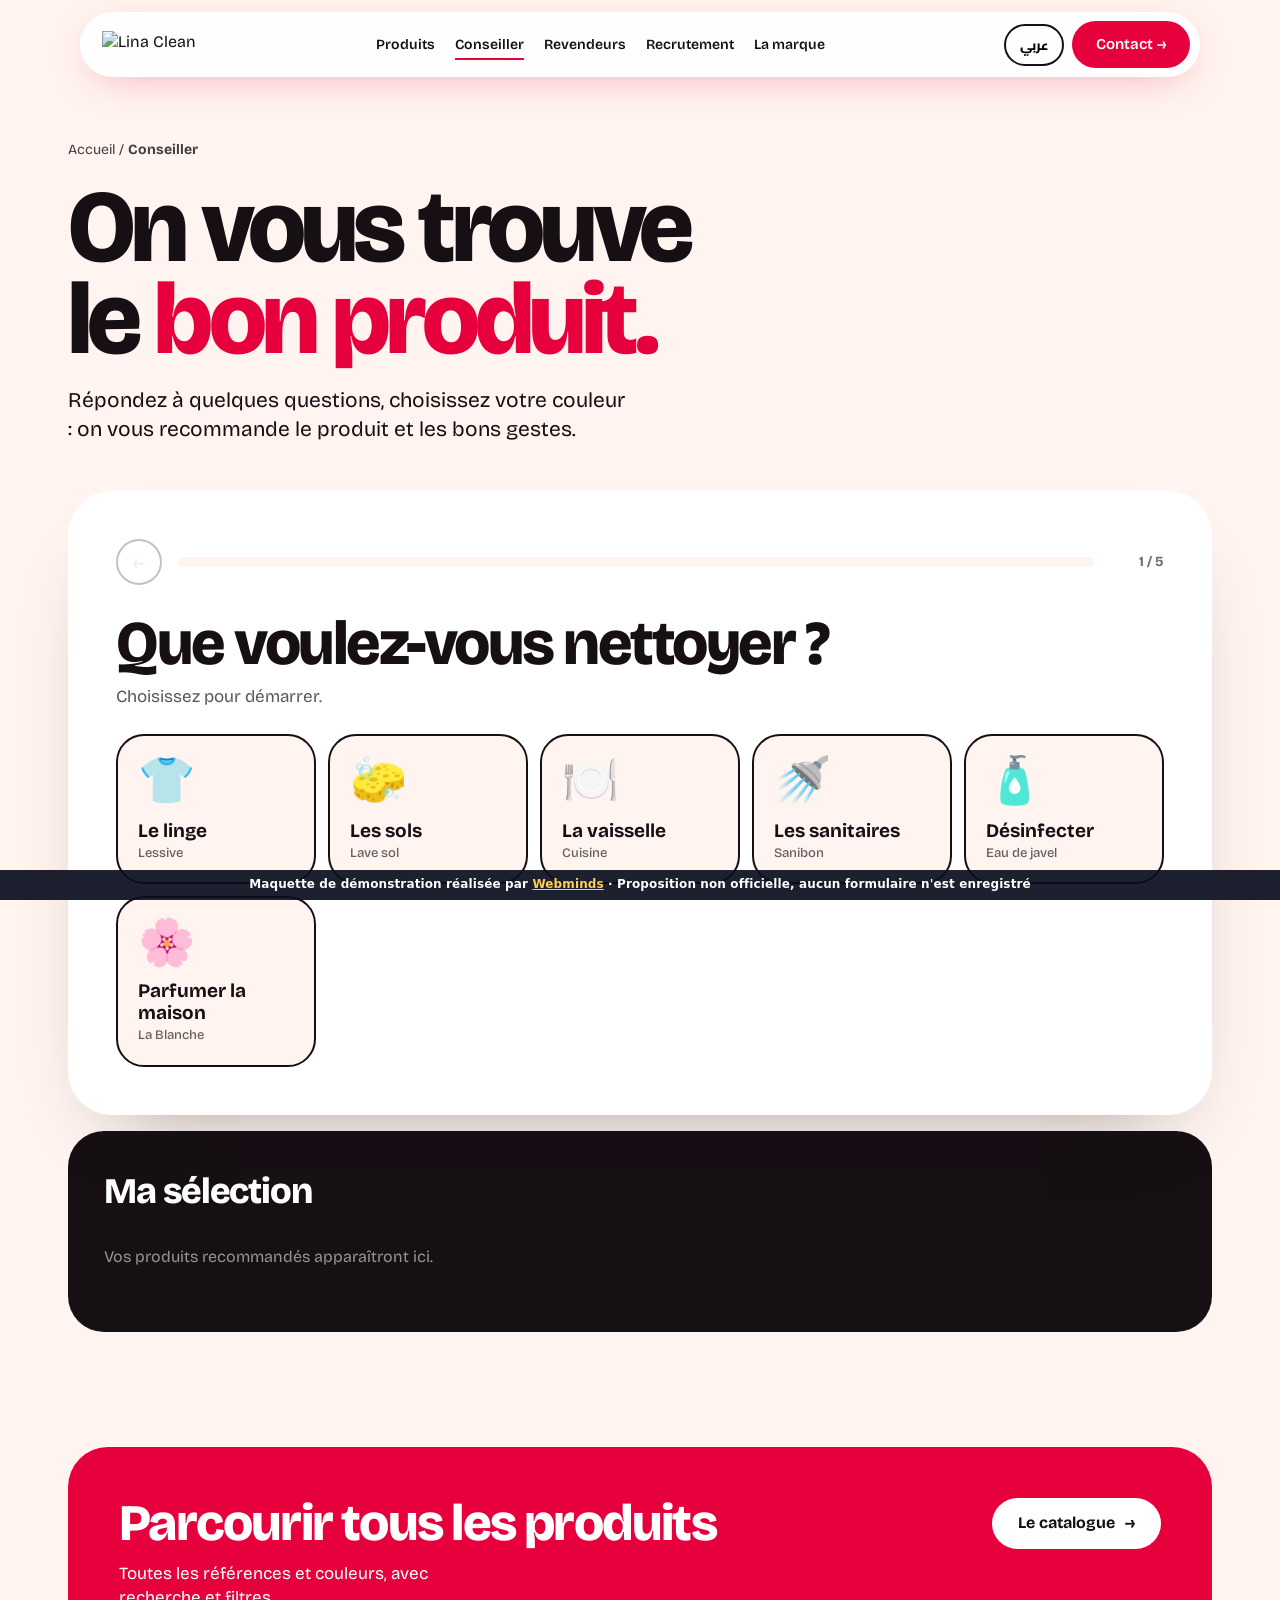
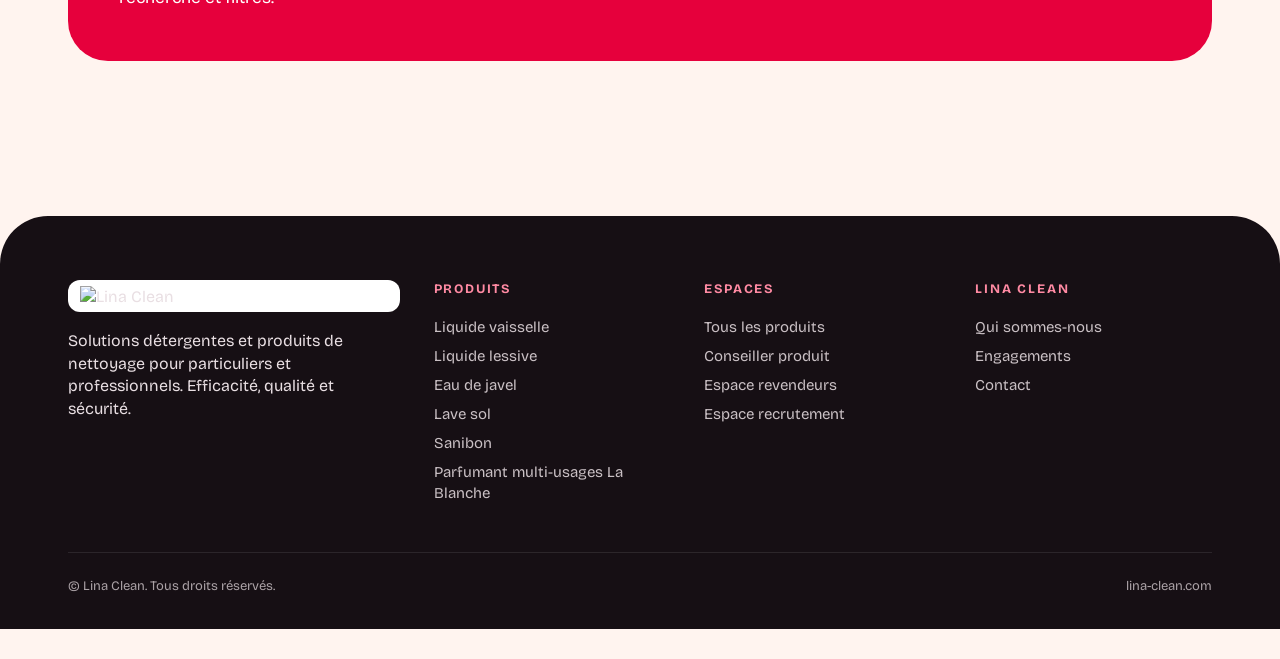
==== commit 5dece33c: "Bandeau maquette de démonstration + noindex" ====
--- a/assistant.html
+++ b/assistant.html
@@ -2,7 +2,7 @@
 <html lang="fr"><head><meta charset="utf-8"><meta name="viewport" content="width=device-width, initial-scale=1, viewport-fit=cover"><link rel="preconnect" href="https://fonts.googleapis.com"><link rel="preconnect" href="https://fonts.gstatic.com" crossorigin><link href="https://fonts.googleapis.com/css2?family=Bricolage+Grotesque:opsz,wght@12..96,400;12..96,600;12..96,800&family=Cairo:wght@400;600;800;900&display=swap" rel="stylesheet"><link rel="stylesheet" href="style.css">
 <title data-ar="المستشار — لينا كلين">Conseiller produit — Lina Clean</title>
 <meta name="description" content="Répondez à quelques questions : le conseiller Lina Clean vous recommande le bon produit, la bonne couleur et les bons gestes.">
-</head><body>
+<meta name="robots" content="noindex, nofollow"><!--wm-demo--></head><body>
 <div id="hdr"></div>
 <main>
 <section class="ahero"><div class="bubbles" data-n="14"></div><div class="wrap">
@@ -167,4 +167,5 @@
 }
 document.addEventListener('langchange',()=>{render();renderSel()});
 render();renderSel();App.refresh();
-</script></body></html>
+</script><div id="wm-demo" role="note" style="position:fixed;left:0;right:0;bottom:0;z-index:2147483000;background:rgba(10,14,30,.92);color:#fff;font:600 12px/1.3 system-ui,-apple-system,Segoe UI,Roboto,sans-serif;text-align:center;padding:7px 12px calc(7px + env(safe-area-inset-bottom,0px));letter-spacing:.01em">Maquette de démonstration réalisée par <a href="https://webminds.dz" style="color:#ffcf5a;text-decoration:underline" target="_blank" rel="noopener">Webminds</a> · Proposition non officielle, aucun formulaire n'est enregistré</div>
+<script>(function(){function f(){var b=document.getElementById('wm-demo');if(!b)return;var h=b.offsetHeight;document.body.style.paddingBottom=(parseFloat(getComputedStyle(document.body).paddingBottom)||0)+h+'px';document.querySelectorAll('body *').forEach(function(e){if(e===b||b.contains(e))return;var s=getComputedStyle(e);if(s.position!=='fixed')return;var bt=parseFloat(s.bottom);if(!isNaN(bt)&&bt<120&&s.bottom!=='auto'&&e.offsetHeight<window.innerHeight*.6){e.style.bottom=(bt+h)+'px'}})}if(document.readyState==='complete')f();else addEventListener('load',f)})();</script><!--wm-demo--></body></html>
--- a/style.css
+++ b/style.css
@@ -442,3 +442,24 @@
 .pbot svg{height:100%;filter:drop-shadow(0 18px 14px rgba(22,15,20,.3));transform:rotate(-6deg)}
 @media(max-width:900px){.res{grid-template-columns:1fr}.rstage{min-height:380px}.pbot{height:40%}}
 @media print{.pbot{display:none}}
+
+/* vitrine (remplace le trio) */
+.vitrine{position:relative;margin-top:48px;border-radius:32px;overflow:hidden;aspect-ratio:21/9;min-height:420px;box-shadow:0 40px 70px -40px rgba(22,15,20,.45);background:#0d3b66}
+.vitrine .vbg{position:absolute;inset:0;width:100%;height:100%;object-fit:cover;transition:transform 6s ease}
+.vitrine:hover .vbg{transform:scale(1.04)}
+.vitrine::after{content:"";position:absolute;inset:0;background:linear-gradient(90deg,rgba(10,20,40,.55),transparent 55%)}
+.vcard{position:absolute;z-index:2;left:clamp(16px,3vw,40px);top:50%;transform:translateY(-50%);background:#fff;border-radius:24px;padding:24px;max-width:340px;display:flex;flex-direction:column;gap:10px;align-items:flex-start}
+.vcard h3{font-size:clamp(26px,2.6vw,36px);line-height:1;letter-spacing:-.03em}
+.vcard p{color:#5a4e55}
+.pdot{width:9px;height:9px;border-radius:50%;background:#fff;box-shadow:0 0 0 0 rgba(255,255,255,.7);animation:pdl 1.8s infinite}
+@keyframes pdl{70%{box-shadow:0 0 0 9px rgba(255,255,255,0)}100%{box-shadow:0 0 0 0 rgba(255,255,255,0)}}
+.vchips{position:absolute;z-index:2;right:clamp(16px,3vw,32px);bottom:clamp(16px,3vw,28px);display:flex;gap:8px;align-items:center;background:rgba(255,255,255,.88);backdrop-filter:blur(10px);-webkit-backdrop-filter:blur(10px);padding:8px;border-radius:999px}
+.vchips .vl{font-size:13px;font-weight:600;padding:0 8px 0 10px;white-space:nowrap}
+.vchips a{display:flex;align-items:center;gap:8px;background:var(--bg);border-radius:999px;padding:4px 14px 4px 4px;font-weight:600;font-size:14px;transition:.25s}
+.vchips a:hover{transform:translateY(-3px)}
+.vchips img{width:38px;height:38px;border-radius:50%;object-fit:cover}
+@media(max-width:900px){.vitrine{aspect-ratio:auto;min-height:0;display:flex;flex-direction:column;background:#fff}.vitrine .vbg{position:relative;height:300px}.vitrine::after{display:none}
+ .vcard{position:relative;transform:none;top:auto;left:auto;max-width:none;border-radius:0}
+ .vchips{position:relative;right:auto;bottom:auto;border-radius:0;background:#fff;overflow-x:auto;padding:0 16px 20px;flex-wrap:nowrap}.vchips .vl{display:none}.vchips a{flex:none}}
+html[dir=rtl] .vcard{left:auto;right:clamp(16px,3vw,40px)}html[dir=rtl] .vchips{right:auto;left:clamp(16px,3vw,32px)}
+html[dir=rtl] .vitrine::after{background:linear-gradient(270deg,rgba(10,20,40,.55),transparent 55%)}
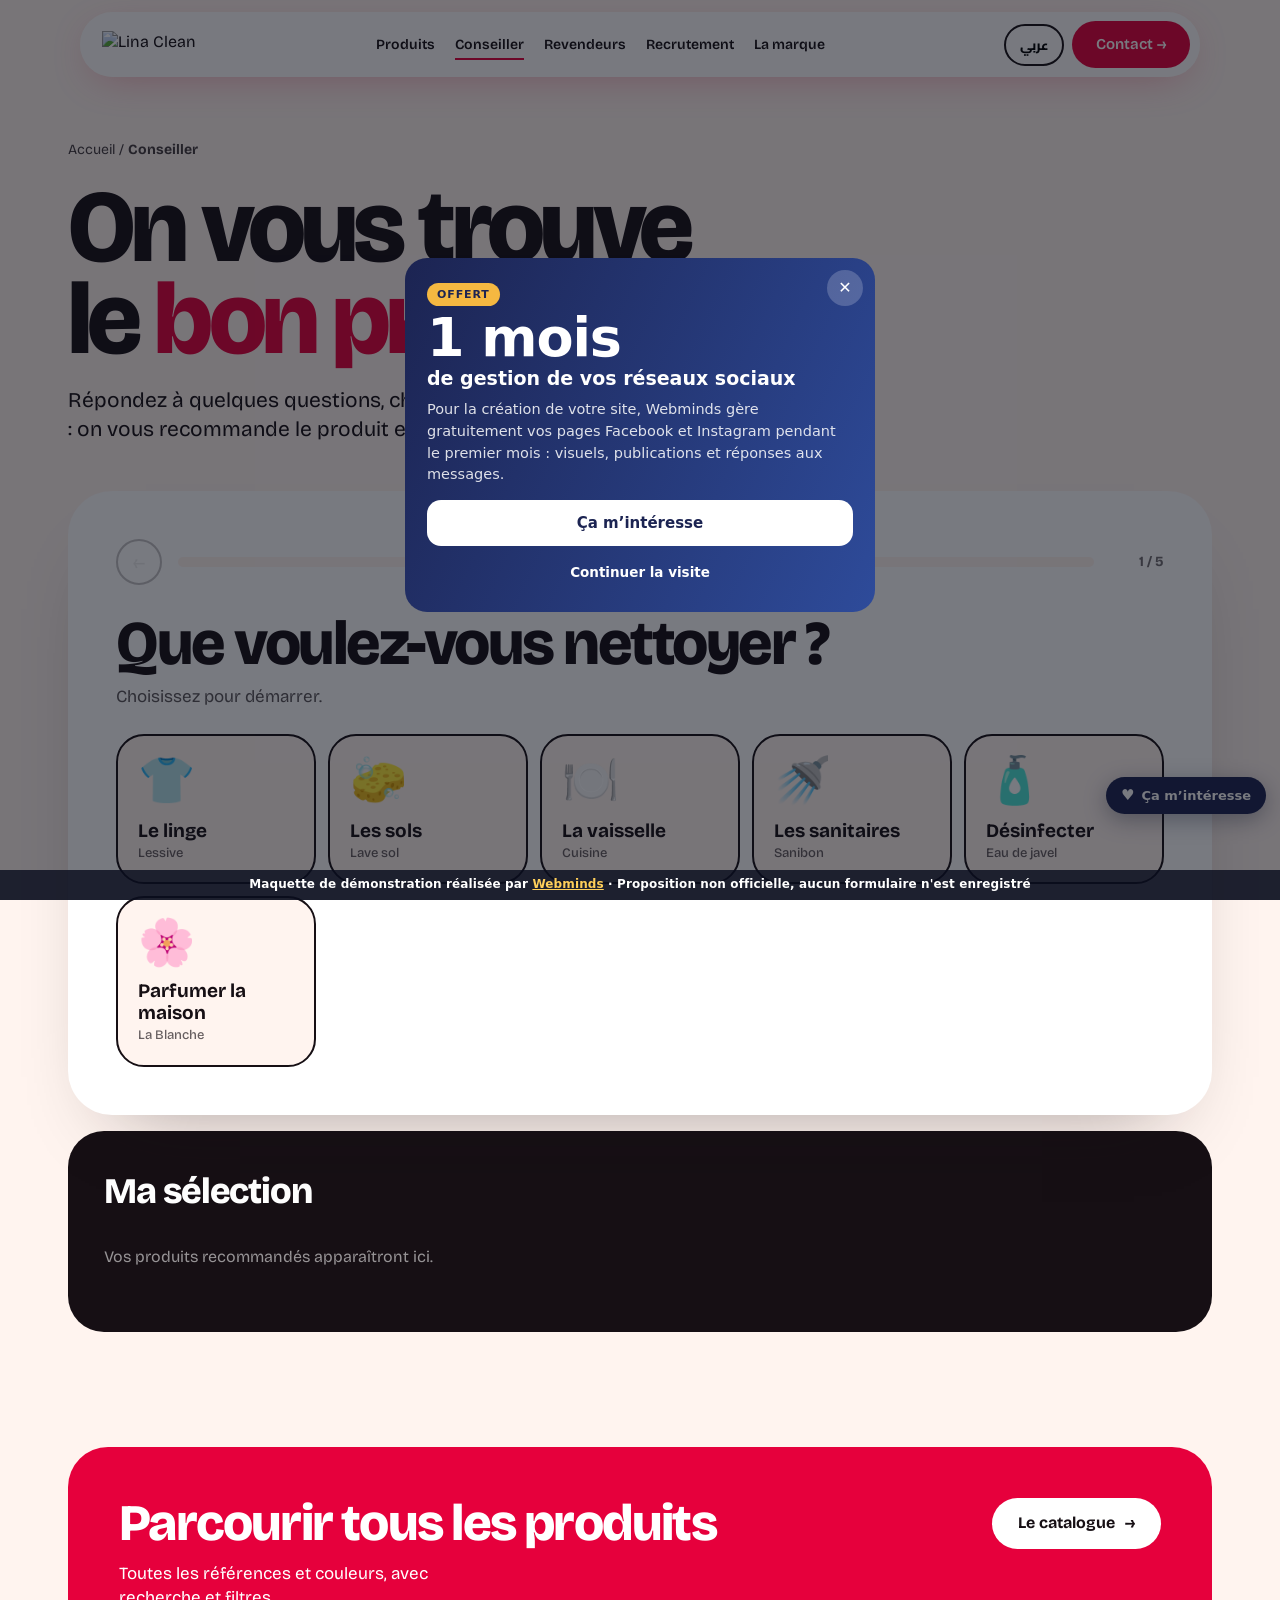
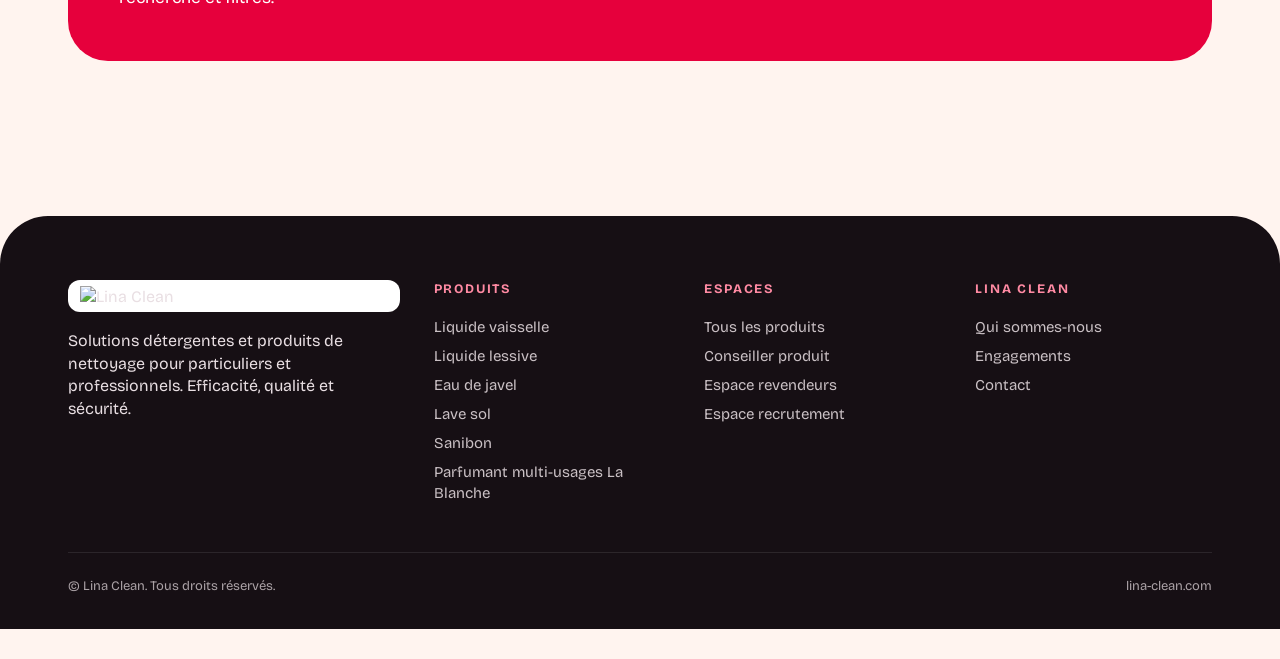
==== commit 059973a8: "Pop-up « 1 mois de réseaux sociaux offert » et bouton « Ça m'intéresse » (envoi WhatsApp)" ====
--- a/assistant.html
+++ b/assistant.html
@@ -168,4 +168,41 @@
 document.addEventListener('langchange',()=>{render();renderSel()});
 render();renderSel();App.refresh();
 </script><div id="wm-demo" role="note" style="position:fixed;left:0;right:0;bottom:0;z-index:2147483000;background:rgba(10,14,30,.92);color:#fff;font:600 12px/1.3 system-ui,-apple-system,Segoe UI,Roboto,sans-serif;text-align:center;padding:7px 12px calc(7px + env(safe-area-inset-bottom,0px));letter-spacing:.01em">Maquette de démonstration réalisée par <a href="https://webminds.dz" style="color:#ffcf5a;text-decoration:underline" target="_blank" rel="noopener">Webminds</a> · Proposition non officielle, aucun formulaire n'est enregistré</div>
-<script>(function(){function f(){var b=document.getElementById('wm-demo');if(!b)return;var h=b.offsetHeight;document.body.style.paddingBottom=(parseFloat(getComputedStyle(document.body).paddingBottom)||0)+h+'px';document.querySelectorAll('body *').forEach(function(e){if(e===b||b.contains(e))return;var s=getComputedStyle(e);if(s.position!=='fixed')return;var bt=parseFloat(s.bottom);if(!isNaN(bt)&&bt<120&&s.bottom!=='auto'&&e.offsetHeight<window.innerHeight*.6){e.style.bottom=(bt+h)+'px'}})}if(document.readyState==='complete')f();else addEventListener('load',f)})();</script><!--wm-demo--></body></html>
+<script>(function(){function f(){var b=document.getElementById('wm-demo');if(!b)return;var h=b.offsetHeight;document.body.style.paddingBottom=(parseFloat(getComputedStyle(document.body).paddingBottom)||0)+h+'px';document.querySelectorAll('body *').forEach(function(e){if(e===b||b.contains(e))return;var s=getComputedStyle(e);if(s.position!=='fixed')return;var bt=parseFloat(s.bottom);if(!isNaN(bt)&&bt<120&&s.bottom!=='auto'&&e.offsetHeight<window.innerHeight*.6){e.style.bottom=(bt+h)+'px'}})}if(document.readyState==='complete')f();else addEventListener('load',f)})();</script><!--wm-demo--><script data-wml>(function(){if(window.__wmL)return;window.__wmL=1;
+var C={"p": "Lina Clean", "mail": null, "wa": "213797372452", "v": [["/", "Version corporate", "Claire et rassurante"]]};
+function ready(f){document.readyState==='loading'?document.addEventListener('DOMContentLoaded',f):f()}
+ready(function(){
+var css='.wmL-b{position:fixed;right:14px;bottom:calc(56px + env(safe-area-inset-bottom));z-index:2147483000;border:0;border-radius:999px;background:#1C2452;color:#fff;font:700 13px/1 system-ui,-apple-system,Segoe UI,Roboto,sans-serif;padding:11px 15px;box-shadow:0 6px 22px rgba(20,30,60,.35);cursor:pointer;display:flex;align-items:center;gap:7px}'
++'@media(max-width:520px){.wmL-b{bottom:calc(112px + env(safe-area-inset-bottom));font-size:12.5px;padding:10px 13px}}'
++'.wmL-m{position:fixed;inset:0;z-index:2147483001;background:rgba(10,14,25,.55);display:none;align-items:flex-end;justify-content:center;font-family:system-ui,-apple-system,Segoe UI,Roboto,sans-serif}.wmL-m.on{display:flex}@media(min-width:700px){.wmL-m{align-items:center;padding:20px}}'
++'.wmL-x{box-sizing:border-box;position:relative;background:#fff;color:#1C2452;width:100%;max-width:470px;max-height:92vh;overflow:auto;border-radius:22px 22px 0 0;padding:24px 22px calc(22px + env(safe-area-inset-bottom));text-align:left}@media(min-width:700px){.wmL-x{border-radius:22px}}'
++'.wmL-x *{box-sizing:border-box}.wmL-c{position:absolute;top:12px;right:12px;width:36px;height:36px;border:0;border-radius:50%;background:#F0F2F1;font-size:16px;cursor:pointer;color:#1C2452}'
++'.wmL-x h3{font:800 26px/1.1 system-ui,-apple-system,sans-serif;margin:4px 40px 10px 0;color:inherit}.wmL-x p{margin:0 0 14px;line-height:1.5;font-size:14.5px;opacity:.85}'
++'.wmL-o{background:linear-gradient(115deg,#1C2452,#2E4B9A);color:#fff}.wmL-o .wmL-c{background:rgba(255,255,255,.2);color:#fff}.wmL-big{font:900 54px/.95 system-ui,-apple-system,sans-serif;letter-spacing:-.02em;margin:6px 0 2px}.wmL-big small{display:block;font-size:19px;font-weight:700;letter-spacing:0;margin-top:6px}'
++'.wmL-tag{display:inline-block;background:#F5B841;color:#1C2452;font:800 11px system-ui,sans-serif;letter-spacing:.08em;border-radius:999px;padding:5px 10px}'
++'.wmL-btn{display:flex;align-items:center;justify-content:center;width:100%;border:0;border-radius:14px;padding:14px;font:800 15px system-ui,-apple-system,sans-serif;cursor:pointer;margin-top:8px}.wmL-w{background:#fff;color:#1C2452}.wmL-g{background:#1FAF55;color:#fff}.wmL-n{background:#1C2452;color:#fff}.wmL-l{background:transparent;color:inherit;font-weight:600;font-size:13.5px;padding:10px}'
++'.wmL-s{font:700 11.5px system-ui,sans-serif;text-transform:uppercase;letter-spacing:.06em;opacity:.6;margin:12px 0 8px}.wmL-ch{display:grid;gap:8px}.wmL-ch label{display:flex;align-items:center;gap:10px;border:1.5px solid #E2E6E3;border-radius:12px;padding:11px 12px;cursor:pointer;font-size:14px;font-weight:600}.wmL-ch label small{display:block;font-weight:500;opacity:.65;font-size:12px}.wmL-ch input{width:18px;height:18px;flex:none;accent-color:#1FAF55}'
++'.wmL-f{display:grid;gap:8px;margin:12px 0 6px}.wmL-f input{border:1.5px solid #E2E6E3;border-radius:12px;padding:12px;font:500 16px system-ui,sans-serif;color:#1C2452;background:#fff;-webkit-user-select:text!important;user-select:text!important;width:100%}'
++'.wmL-ok{text-align:center}.wmL-ok i{display:grid;place-items:center;width:64px;height:64px;margin:6px auto 12px;border-radius:50%;background:#E8F7EE;color:#1FAF55;font-style:normal;font-size:30px}';
+var st=document.createElement('style');st.textContent=css;document.head.appendChild(st);
+function ss(k,v){try{if(v===undefined)return sessionStorage.getItem(k);sessionStorage.setItem(k,v)}catch(e){}}
+var p=location.pathname,cur=0;C.v.forEach(function(v,i){if(v[0]!=='/'&&p.indexOf(v[0])===0)cur=i});
+var off=document.createElement('div');off.className='wmL-m';off.innerHTML='<div class="wmL-x wmL-o" role="dialog" aria-modal="true"><button class="wmL-c" type="button" aria-label="Fermer">✕</button><span class="wmL-tag">OFFERT</span><div class="wmL-big">1 mois<small>de gestion de vos réseaux sociaux</small></div><p style="margin-top:12px">Pour la création de votre site, Webminds gère gratuitement vos pages Facebook et Instagram pendant le premier mois : visuels, publications et réponses aux messages.</p><button class="wmL-btn wmL-w" type="button" data-i>Ça m’intéresse</button><button class="wmL-btn wmL-l" type="button" data-c>Continuer la visite</button></div>';
+var ch='';C.v.forEach(function(v,i){ch+='<label><input type="radio" name="wmLv" value="'+v[1]+'"'+(i===cur?' checked':'')+'><span>'+v[1]+(v[2]?'<small>'+v[2]+'</small>':'')+'</span></label>'});
+var it=document.createElement('div');it.className='wmL-m';it.innerHTML='<div class="wmL-x" role="dialog" aria-modal="true"><button class="wmL-c" type="button" aria-label="Fermer">✕</button><div data-s1><h3>Cette maquette vous plaît ?</h3><p>Choisissez la version qui vous intéresse : Webminds vous recontacte pour vous la présenter.</p>'+(C.v.length>1?'<div class="wmL-s">La version préférée</div><div class="wmL-ch">'+ch+'</div>':'')+'<div class="wmL-s">En plus</div><div class="wmL-ch"><label><input type="checkbox" value="Gestion des réseaux sociaux (1 mois offert)"><span>Réseaux sociaux<small>1 mois de gestion offert avec le site</small></span></label></div><div class="wmL-f"><input name="n" placeholder="Votre nom" autocomplete="name"><input name="t" type="tel" inputmode="tel" placeholder="Votre téléphone (facultatif)" autocomplete="tel"></div><button class="wmL-btn wmL-g" type="button" data-w>Envoyer sur WhatsApp</button>'+(C.mail?'<button class="wmL-btn wmL-l" type="button" data-e>Envoyer par e-mail</button>':'')+'</div><div class="wmL-ok" data-s2 hidden><i>✓</i><h3 style="margin:0 0 8px">Merci !</h3><p>Votre choix a bien été transmis à Webminds. Nous vous recontactons très vite.</p><button class="wmL-btn wmL-n" type="button" data-c>Continuer la visite</button></div></div>';
+document.body.appendChild(off);document.body.appendChild(it);
+var b=document.createElement('button');b.type='button';b.className='wmL-b';b.innerHTML='<b style="font-size:15px">♥</b>Ça m’intéresse';document.body.appendChild(b);
+function op(m){off.classList.remove('on');it.classList.remove('on');m.classList.add('on')}
+[off,it].forEach(function(m){m.addEventListener('click',function(e){if(e.target===m||e.target.closest('.wmL-c')||e.target.closest('[data-c]'))m.classList.remove('on')})});
+b.onclick=function(){op(it)};off.querySelector('[data-i]').onclick=function(){op(it)};
+function msg(){var v=(it.querySelector('input[name=wmLv]:checked')||{}).value||C.v[cur][1],x=[].map.call(it.querySelectorAll('input[type=checkbox]:checked'),function(c){return c.value}),n=it.querySelector('[name=n]').value.trim(),t=it.querySelector('[name=t]').value.trim();
+ return{v:v,x:x,n:n,t:t,txt:'Bonjour Webminds, la maquette '+C.p+' m’intéresse.\nVersion préférée : '+v+(x.length?'\nEn plus : '+x.join(', '):'')+(n?'\nNom : '+n:'')+(t?'\nTéléphone : '+t:'')+'\nLien : '+location.origin+C.v[cur][0]}}
+function mail(m){if(!C.mail)return;try{fetch('https://formsubmit.co/ajax/'+C.mail,{method:'POST',keepalive:true,headers:{'Content-Type':'application/json','Accept':'application/json'},body:JSON.stringify({_subject:'Maquette '+C.p+' : intéressé ('+m.v+')',Prospect:C.p,Version:m.v,Options:m.x.join(', ')||'-',Nom:m.n||'-',Telephone:m.t||'-',Lien:location.origin+C.v[cur][0],_template:'table',_captcha:'false'})}).catch(function(){})}catch(e){}}
+function done(){it.querySelector('[data-s1]').hidden=true;it.querySelector('[data-s2]').hidden=false;ss('wmL-sent','1')}
+it.querySelector('[data-w]').onclick=function(){var m=msg();mail(m);done();location.href='https://wa.me/'+C.wa+'?text='+encodeURIComponent(m.txt)};
+var e=it.querySelector('[data-e]');if(e)e.onclick=function(){mail(msg());done()};
+var sh=ss('wmL-off');addEventListener('scroll',function(){var r=(scrollY+innerHeight)/document.documentElement.scrollHeight;
+ if(!sh&&scrollY>500&&r>.3){sh=1;ss('wmL-off','1');op(off)}
+ if(!ss('wmL-it')&&!ss('wmL-sent')&&sh&&r>.92&&!off.classList.contains('on')){ss('wmL-it','1');op(it)}},{passive:true});
+});})();
+</script></body></html>
